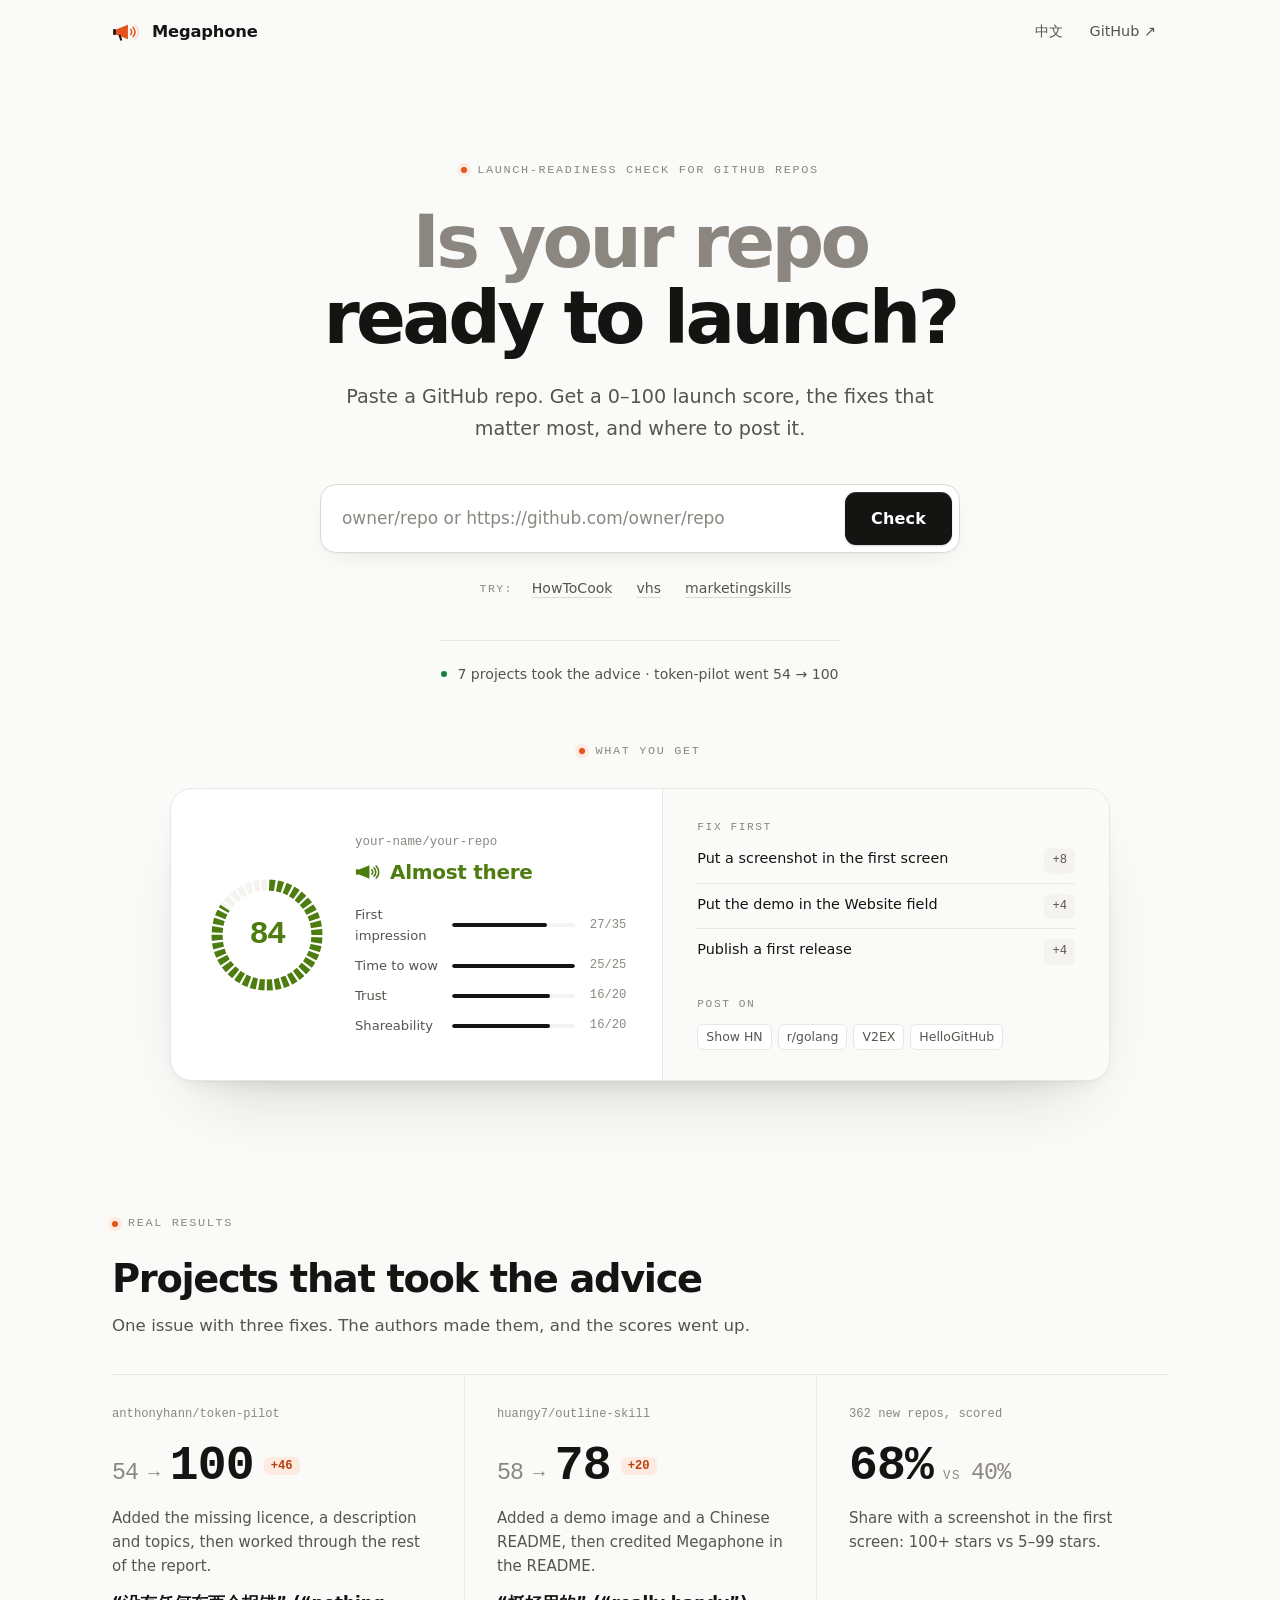
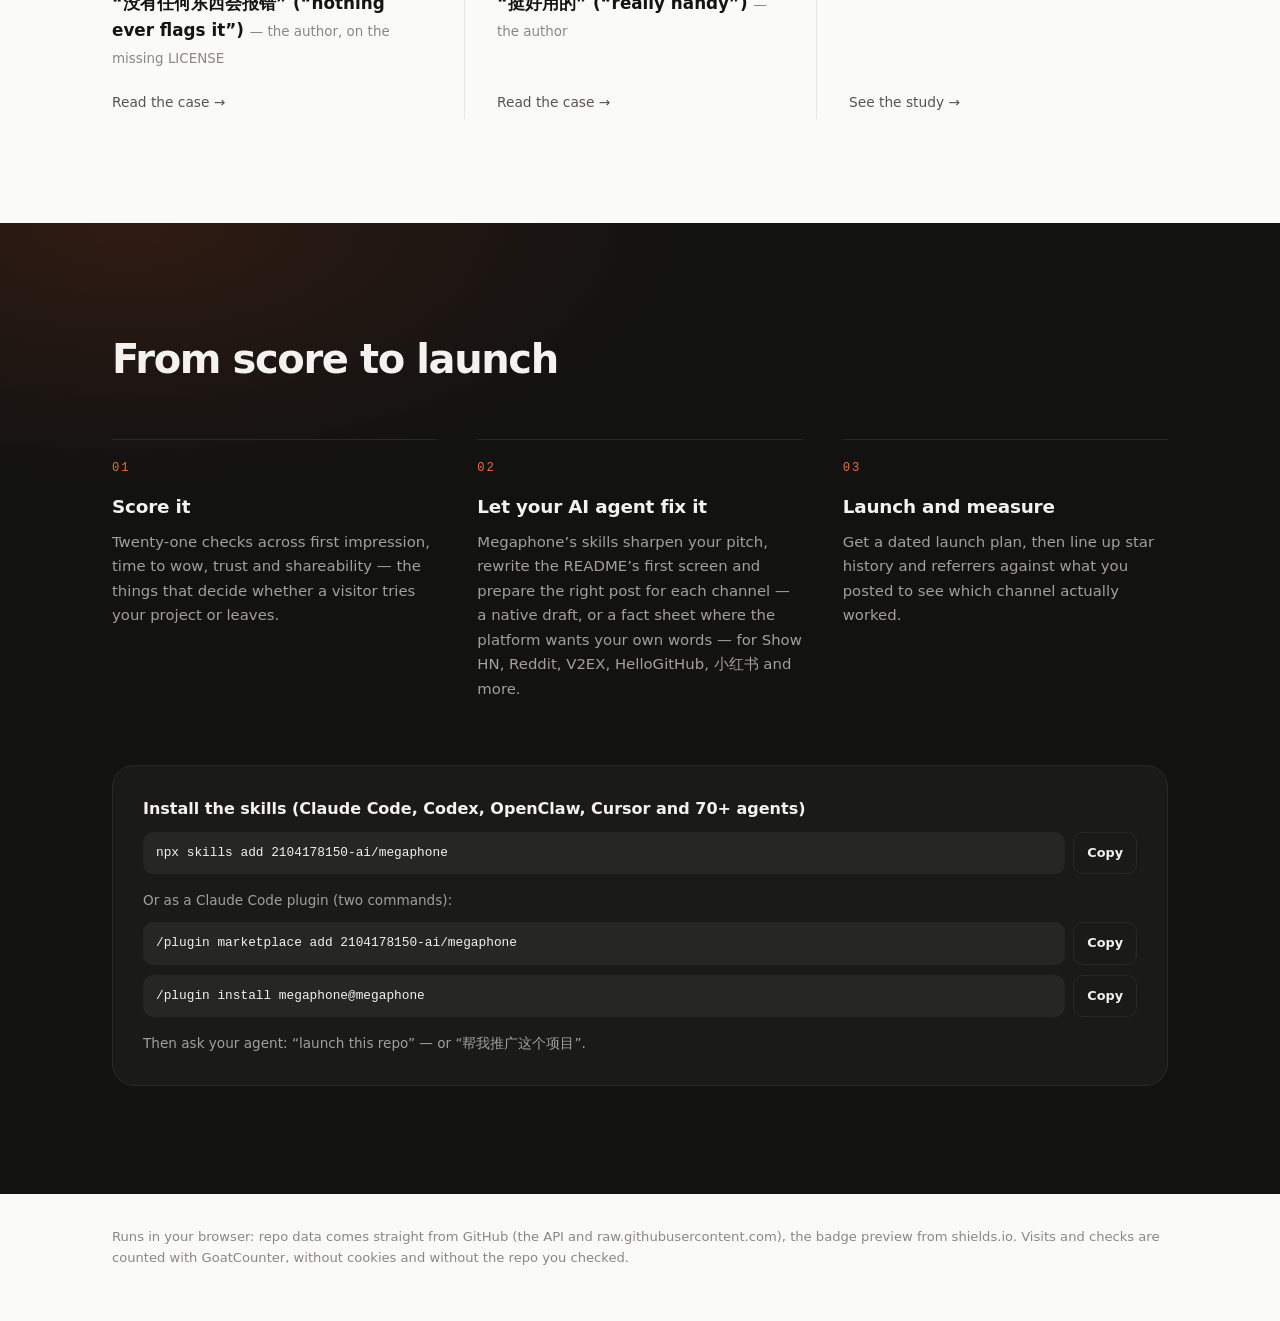
==== docs/index.html @ e0fc4119 "Checker: offer the token form when a repo may be private A "not found" repo now shows the token form" ====
<!doctype html>
<html lang="en">
<head>
<meta charset="utf-8">
<meta name="viewport" content="width=device-width, initial-scale=1">
<title>Megaphone — launch readiness checker</title>
<meta name="description" content="Paste a GitHub repo and get a 0–100 launch-readiness score, the fixes that matter most, and the channels to launch on.">
<meta property="og:title" content="Megaphone — is your repo ready to launch?">
<meta property="og:description" content="A 0–100 launch score for any GitHub repo, the top fixes, and where to post it.">
<meta name="theme-color" content="#fafaf9" media="(prefers-color-scheme: light)">
<meta name="theme-color" content="#0e0e0d" media="(prefers-color-scheme: dark)">
<link rel="icon" href="data:image/svg+xml,%3Csvg%20xmlns='http://www.w3.org/2000/svg'%20viewBox='0%200%20132%2096'%3E%3Cpath%20d='M14%2038%2070%2016v64L14%2058Z'%20fill='%23e4531b'/%3E%3Crect%20x='5'%20y='35'%20width='12'%20height='26'%20rx='4'%20fill='%23141413'/%3E%3Cpath%20d='M34%2064l6%2018'%20stroke='%23141413'%20stroke-width='9'%20stroke-linecap='round'/%3E%3Cg%20fill='none'%20stroke='%23e4531b'%20stroke-width='7'%20stroke-linecap='round'%3E%3Cpath%20d='M82%2037a15%2015%200%200%201%200%2022'/%3E%3Cpath%20d='M93%2028a28%2028%200%200%201%200%2040'/%3E%3Cpath%20d='M104%2019a41%2041%200%200%201%200%2058'/%3E%3C/g%3E%3C/svg%3E">
<link rel="stylesheet" href="style.css">
<script type="module" src="app.js"></script>
</head>
<body>
<div class="topbar"><header class="wrap top">
  <a class="brand" href="./">
    <svg id="art" data-volume="2" viewBox="0 0 132 96" aria-hidden="true">
      <path d="M14 38 70 16v64L14 58Z" fill="var(--accent)"/>
      <rect x="5" y="35" width="12" height="26" rx="4" fill="var(--ink)"/>
      <path d="M34 64l6 18" stroke="var(--ink)" stroke-width="9" stroke-linecap="round"/>
      <path class="wave w1" d="M82 37a15 15 0 0 1 0 22"/>
      <path class="wave w2" d="M93 28a28 28 0 0 1 0 40"/>
      <path class="wave w3" d="M104 19a41 41 0 0 1 0 58"/>
    </svg>
    <span class="brand-name">Megaphone</span>
  </a>
  <form class="mini" id="mini-form" autocomplete="off">
    <label class="sr-only" for="mini-repo" data-i18n="inputLabel">GitHub repository</label>
    <input id="mini-repo" spellcheck="false" data-i18n-ph="placeholder" placeholder="owner/repo">
    <button class="mini-go" type="submit" data-i18n="check">Check</button>
  </form>
  <nav class="nav">
    <button class="nav-link" id="lang" type="button">中文</button>
    <a class="nav-link" id="gh-link" href="https://github.com/2104178150-ai/megaphone" target="_blank" rel="noopener">GitHub ↗</a>
  </nav>
</header></div>

<main>
  <section class="wrap hero">
    <div class="hero-copy">
      <p class="eyebrow" data-i18n="eyebrow">Launch-readiness check for GitHub repos</p>
      <h1 data-i18n="heroTitle">Is your repo <em>ready to launch?</em></h1>
      <p class="sub" data-i18n="heroSub">Paste a GitHub repo. Get a 0–100 launch score, the fixes that matter most, and where to post it.</p>
      <form class="search" id="form" autocomplete="off">
        <label class="sr-only" for="repo" data-i18n="inputLabel">GitHub repository</label>
        <input id="repo" name="repo" spellcheck="false" data-i18n-ph="placeholder" placeholder="owner/repo or https://github.com/owner/repo">
        <button class="btn" id="go" type="submit" data-i18n="check">Check</button>
      </form>
      <div class="examples"><span data-i18n="try">Try:</span>
        <button class="chip" type="button" data-repo="Anduin2017/HowToCook" title="Anduin2017/HowToCook">HowToCook</button>
        <button class="chip" type="button" data-repo="charmbracelet/vhs" title="charmbracelet/vhs">vhs</button>
        <button class="chip" type="button" data-repo="coreyhaines31/marketingskills" title="coreyhaines31/marketingskills">marketingskills</button>
      </div>
      <a class="trust" href="#proof-title" data-i18n="trust">7 projects took the advice · token-pilot went 54 → 100</a>
    </div>
  </section>

  <div class="wrap notices">
    <p class="status" id="status" role="status" aria-live="polite"></p>
    <form class="token" id="token-form" autocomplete="off" hidden>
      <p id="token-prompt" data-i18n="tokenPrompt">Out of anonymous requests? Paste a GitHub token to keep checking (5,000 requests an hour).</p>
      <div class="token-row">
        <label class="sr-only" for="token">GitHub token</label>
        <input id="token" type="password" spellcheck="false" data-i18n-ph="tokenPlaceholder" placeholder="github_pat_… or ghp_…">
        <button class="btn" type="submit" data-i18n="tokenRetry">Retry with token</button>
      </div>
      <p class="hint" id="token-hint" data-i18n="tokenHint"></p>
    </form>
  </div>

  <section class="wrap showcase">
    <p class="eyebrow" id="showcase-title" data-i18n="showcaseT">What you get</p>
    <div class="sample" id="sample" aria-hidden="true"></div>
  </section>

  <div class="wrap">
  <section class="result" id="result" hidden></section>
  </div>

  <section class="wrap proof" aria-labelledby="proof-title">
    <div class="proof-head">
      <p class="eyebrow" data-i18n="proofEyebrow">Real results</p>
      <h2 id="proof-title" data-i18n="proofT">Projects that took the advice</h2>
      <p class="proof-sub" data-i18n="proofSub">One issue with three fixes. The authors made them, and the scores went up.</p>
    </div>
    <div class="proof-grid">
      <a class="proof-card" data-gh="tree/main/examples/case-token-pilot" href="https://github.com/2104178150-ai/megaphone/tree/main/examples/case-token-pilot" target="_blank" rel="noopener">
        <span class="proof-repo">anthonyhann/token-pilot</span>
        <span class="proof-score"><s>54</s><i aria-hidden="true">→</i><b>100</b><em class="delta">+46</em></span>
        <span class="proof-text" data-i18n="p1d">Added the missing licence, a description and topics, then worked through the rest of the report.</span>
        <span class="proof-quote"><span data-i18n="p1q">“没有任何东西会报错” (“nothing ever flags it”)</span> <cite data-i18n="p1cite">— the author, on the missing LICENSE</cite></span>
        <span class="proof-link" data-i18n="proofMore">Read the case →</span>
      </a>
      <a class="proof-card" data-gh="tree/main/examples/case-outline-skill" href="https://github.com/2104178150-ai/megaphone/tree/main/examples/case-outline-skill" target="_blank" rel="noopener">
        <span class="proof-repo">huangy7/outline-skill</span>
        <span class="proof-score"><s>58</s><i aria-hidden="true">→</i><b>78</b><em class="delta">+20</em></span>
        <span class="proof-text" data-i18n="p2d">Added a demo image and a Chinese README, then credited Megaphone in the README.</span>
        <span class="proof-quote"><span data-i18n="p2q">“挺好用的” (“really handy”)</span> <cite data-i18n="p2cite">— the author</cite></span>
        <span class="proof-link" data-i18n="proofMore">Read the case →</span>
      </a>
      <a class="proof-card is-stat" data-gh-en="blob/main/research/2026-10-new-repos.md" data-gh-zh="blob/main/research/2026-10-new-repos.zh-CN.md" href="https://github.com/2104178150-ai/megaphone/blob/main/research/2026-10-new-repos.md" target="_blank" rel="noopener">
        <span class="proof-repo" data-i18n="p3k">362 new repos, scored</span>
        <span class="proof-score"><b>68%</b><i class="vs" aria-hidden="true">vs</i><s>40%</s></span>
        <span class="proof-text" data-i18n="p3d">Share with a screenshot in the first screen: 100+ stars vs 5–99 stars.</span>
        <span class="proof-link" data-i18n="proofResearch">See the study →</span>
      </a>
    </div>
  </section>

  <section class="how">
    <div class="wrap">
    <h2 data-i18n="howTitle">From score to launch</h2>
    <div class="steps">
      <div class="step"><span class="n">01</span><h3 data-i18n="s1t">Score it</h3><p data-i18n="s1d">Twenty-one checks across first impression, time to wow, trust and shareability — the things that decide whether a visitor tries your project or leaves.</p></div>
      <div class="step"><span class="n">02</span><h3 data-i18n="s2t">Let your AI agent fix it</h3><p data-i18n="s2d">Megaphone's skills sharpen your pitch, rewrite the README's first screen and prepare the right post for each channel — a native draft, or a fact sheet where the platform wants your own words — for Show HN, Reddit, V2EX, HelloGitHub, 小红书 and more.</p></div>
      <div class="step"><span class="n">03</span><h3 data-i18n="s3t">Launch and measure</h3><p data-i18n="s3d">Get a dated launch plan, then line up star history and referrers against what you posted to see which channel actually worked.</p></div>
    </div>
    <div class="install" id="install">
      <h3 data-i18n="installT">Install the skills (Claude Code, Codex, OpenClaw, Cursor and 70+ agents)</h3>
      <div class="codebox"><code id="install-npx">npx skills add 2104178150-ai/megaphone</code><button class="copy" type="button" data-copy="install-npx" data-i18n="copy">Copy</button></div>
      <p class="hint" data-i18n="installCC">Or as a Claude Code plugin (two commands):</p>
      <div class="codebox"><code id="install-cc">/plugin marketplace add 2104178150-ai/megaphone</code><button class="copy" type="button" data-copy="install-cc" data-i18n="copy">Copy</button></div>
      <div class="codebox"><code id="install-cc2">/plugin install megaphone@megaphone</code><button class="copy" type="button" data-copy="install-cc2" data-i18n="copy">Copy</button></div>
      <p class="hint" data-i18n="installThen">Then ask your agent: “launch this repo” — or “帮我推广这个项目”.</p>
    </div>
    </div>
  </section>
</main>

<footer class="wrap">
  <span data-i18n="privacy">Runs in your browser: repo data comes straight from GitHub (the API and raw.githubusercontent.com), the badge preview from shields.io. Visits and checks are counted with GoatCounter, without cookies and without the repo you checked.</span>
  <span><span id="rate"></span> <span id="token-state" hidden></span></span>
</footer>
</body>
</html>
---- docs/style.css ----
/* Studio monitor: calm stone neutrals, one signal-orange light for the meter and the alerts;
   a left-aligned editorial grid where space and hairlines, not boxes, group things. */
:root {
  color-scheme: light;
  --bg: #fafaf9;
  --surface: #ffffff;
  --surface-2: #f4f3f0;
  --ink: #141413;
  --ink-2: #57544f;
  --ink-3: #8b8780;
  --line: #e9e7e2;
  --line-2: #dcd9d3;
  --accent: #e4531b;
  --accent-2: #f26a33;
  --accent-ink: #ffffff;
  --accent-soft: #fdebe2;
  --accent-text: #b8410f;
  --cta: #141413;
  --cta-ink: #ffffff;
  --band: #121211;
  --band-ink: #f3f2ef;
  --band-ink-2: #a3a099;
  --band-line: #2a2926;
  --band-surface: #1a1a18;
  --glow: rgb(228 83 27 / .10);
  --great: #16803c;
  --good: #4d7c0f;
  --ok: #b45309;
  --low: #c2410c;
  --mute: #b91c1c;
  --pass: #16803c;
  --fail: #b91c1c;
  --partial: #b45309;
  --shadow-sm: 0 1px 2px rgb(20 18 15 / .04);
  --shadow: 0 1px 2px rgb(20 18 15 / .04), 0 10px 28px -14px rgb(20 18 15 / .12), 0 36px 72px -36px rgb(20 18 15 / .20);
  --radius: 16px;
  --radius-lg: 22px;
  --ease: cubic-bezier(.2, .8, .2, 1);
  --mono: ui-monospace, "SF Mono", "JetBrains Mono", Menlo, Consolas, monospace;
  --sans: system-ui, -apple-system, "Segoe UI", "PingFang SC", "Hiragino Sans GB", "Microsoft YaHei", "Noto Sans CJK SC", sans-serif;
}

@media (prefers-color-scheme: dark) {
  :root {
    color-scheme: dark;
    --bg: #0e0e0d;
    --surface: #161615;
    --surface-2: #1f1f1d;
    --ink: #f2f1ee;
    --ink-2: #b2afa8;
    --ink-3: #7e7b75;
    --line: #262624;
    --line-2: #34332f;
    --accent: #ff6b35;
    --accent-2: #ff8657;
    --accent-ink: #160a04;
    --accent-soft: #2f1a10;
    --accent-text: #ff8a5c;
    --cta: #f2f1ee;
    --cta-ink: #141413;
    --band: #151514;
    --band-ink: #f2f1ee;
    --band-ink-2: #a3a099;
    --band-line: #2c2b28;
    --band-surface: #1c1c1a;
    --glow: rgb(255 107 53 / .09);
    --great: #4ade80;
    --good: #a3e635;
    --ok: #fbbf24;
    --low: #fb923c;
    --mute: #f87171;
    --pass: #4ade80;
    --fail: #f87171;
    --partial: #fbbf24;
    --shadow-sm: 0 1px 2px rgb(0 0 0 / .4);
    --shadow: 0 1px 2px rgb(0 0 0 / .4), 0 36px 72px -36px rgb(0 0 0 / .9);
  }
}

/* ---------- base ---------- */
* { box-sizing: border-box; }
html { -webkit-text-size-adjust: 100%; scroll-padding-top: 80px; }
body {
  margin: 0; color: var(--ink); font-family: var(--sans); font-size: 16px; line-height: 1.6;
  background: radial-gradient(1000px 520px at 85% -14%, var(--glow), transparent 66%) no-repeat, var(--bg);
  -webkit-font-smoothing: antialiased; text-rendering: optimizeLegibility;
}
a { color: var(--ink); text-underline-offset: 3px; text-decoration-color: var(--line-2); transition: color .18s var(--ease), text-decoration-color .18s var(--ease); }
a:hover { text-decoration-color: currentColor; }
:focus-visible { outline: 2px solid var(--accent); outline-offset: 3px; border-radius: 6px; }
code, pre { font-family: var(--mono); font-size: .88em; }
main { overflow-x: clip; }
.wrap { width: 100%; max-width: 1120px; margin: 0 auto; padding-inline: 32px; }
.sr-only { position: absolute; width: 1px; height: 1px; overflow: hidden; clip: rect(0 0 0 0); white-space: nowrap; }
h1, h2, h3 { text-wrap: balance; }

/* a quiet entrance: content rises into place once, then stays put */
@keyframes rise { from { opacity: 0; transform: translateY(12px); } to { opacity: 1; transform: none; } }
.hero-copy > *, .showcase { animation: rise .8s var(--ease) both; }
.hero-copy > :nth-child(2) { animation-delay: .05s; }
.hero-copy > :nth-child(3) { animation-delay: .1s; }
.hero-copy > :nth-child(4) { animation-delay: .15s; }
.hero-copy > :nth-child(5) { animation-delay: .2s; }
.showcase { animation-delay: .3s; }
.hero-copy > :nth-child(6) { animation-delay: .25s; }
.result > * { animation: rise .7s var(--ease) both; }
.result.no-anim > * { animation: none; }
.result > :nth-child(2) { animation-delay: .1s; }
.result > :nth-child(3) { animation-delay: .18s; }
.result > :nth-child(n+4) { animation-delay: .26s; }

/* ---------- header ---------- */
.topbar {
  position: sticky; top: env(safe-area-inset-top, 0px); z-index: 20; border-bottom: 1px solid transparent;
  transition: background-color .25s var(--ease), border-color .25s var(--ease);
}
.topbar.scrolled {
  background: color-mix(in srgb, var(--bg) 78%, transparent); border-bottom-color: var(--line);
  -webkit-backdrop-filter: saturate(1.6) blur(14px); backdrop-filter: saturate(1.6) blur(14px);
}
.top { display: flex; align-items: center; justify-content: space-between; gap: 12px; height: 64px; }
.brand { display: flex; align-items: center; gap: 10px; font-weight: 650; font-size: 1.02rem; color: var(--ink); text-decoration: none; letter-spacing: -.01em; }
.brand:hover { color: var(--ink); }
.brand svg { width: 30px; height: 22px; }
.nav { display: flex; align-items: center; gap: 2px; }
.mini { display: none; flex: 1; min-width: 0; max-width: 380px; margin: 0 24px; align-items: center; gap: 4px; padding: 3px 3px 3px 12px;
  background: var(--surface); border: 1px solid var(--line-2); border-radius: 999px; transition: border-color .2s var(--ease), box-shadow .2s var(--ease); }
.mini:focus-within { border-color: var(--ink-3); box-shadow: 0 0 0 4px var(--accent-soft); }
.mini input { flex: 1; min-width: 0; border: 0; background: transparent; color: var(--ink); font-family: var(--mono); font-size: .84rem; padding: 6px 0; outline: none; }
.mini-go { appearance: none; border: 0; border-radius: 999px; background: var(--cta); color: var(--cta-ink); font: inherit; font-size: .8rem; font-weight: 600; padding: 6px 14px; cursor: pointer; transition: opacity .15s var(--ease); }
.mini-go:hover { opacity: .88; }
.has-result .mini { display: flex; }
.nav-link {
  appearance: none; border: 0; background: none; color: var(--ink-2); font: inherit; font-size: .9rem;
  padding: 7px 12px; border-radius: 999px; cursor: pointer; text-decoration: none; transition: color .18s var(--ease), background-color .18s var(--ease);
}
.nav-link:hover { color: var(--ink); background: var(--surface-2); }

/* the logo doubles as the volume meter */
.wave { fill: none; stroke: var(--accent); stroke-width: 7; stroke-linecap: round; opacity: .18; transition: opacity .4s var(--ease); }
[data-volume="1"] .w1, [data-volume="2"] .w1, [data-volume="2"] .w2,
[data-volume="3"] .w1, [data-volume="3"] .w2, [data-volume="3"] .w3,
[data-volume="4"] .wave { opacity: 1; }
[data-volume="4"] .wave { animation: pulse 1.2s ease-in-out infinite; }
.loading .wave { animation: pulse .9s ease-in-out infinite; opacity: 1; }
[data-volume="4"] .w2, .loading .w2 { animation-delay: .15s; }
[data-volume="4"] .w3, .loading .w3 { animation-delay: .3s; }
@keyframes pulse { 0%, 100% { opacity: .2; } 50% { opacity: 1; } }

/* level icon: the same megaphone, waves = loudness */
.vol { width: 1.35em; height: 1em; flex: none; }
.vol.loud path:nth-of-type(n+2) { animation: pulse 1.6s ease-in-out infinite; }

/* ---------- hero: one sentence, one field ---------- */
.hero { padding-top: 96px; padding-bottom: 56px; }
.hero-copy { max-width: 780px; margin: 0 auto; display: flex; flex-direction: column; align-items: center; text-align: center; }
.eyebrow {
  display: inline-flex; align-items: center; gap: 10px; margin: 0 0 24px;
  font-family: var(--mono); font-size: .74rem; font-weight: 500; letter-spacing: .14em; text-transform: uppercase; color: var(--ink-3);
}
.eyebrow::before { content: ""; width: 6px; height: 6px; border-radius: 50%; background: var(--accent); box-shadow: 0 0 0 4px var(--accent-soft); }
.hero h1 {
  font-size: clamp(2.6rem, 6vw, 4.6rem); line-height: 1.04; margin: 0 0 24px;
  letter-spacing: -.05em; font-weight: 650; color: var(--ink-3);
}
.hero h1 em { font-style: normal; color: var(--ink); }
:lang(zh-CN) .hero h1 { letter-spacing: -.025em; line-height: 1.16; }
:lang(zh-CN) .hero h1 em { white-space: normal; }
@media (min-width: 340px) { .hero h1 em { white-space: nowrap; } }
.hero .sub { color: var(--ink-2); font-size: clamp(1.05rem, 1.6vw, 1.2rem); line-height: 1.65; max-width: 32em; margin: 0 0 40px; text-wrap: pretty; }

.search {
  display: flex; gap: 6px; width: 100%; max-width: 640px; padding: 7px;
  background: var(--surface); border: 1px solid var(--line-2); border-radius: 16px; box-shadow: var(--shadow);
  transition: border-color .2s var(--ease), box-shadow .2s var(--ease);
}
.search:focus-within { border-color: var(--ink-3); box-shadow: var(--shadow), 0 0 0 5px var(--accent-soft); }
.search input { flex: 1; min-width: 0; border: 0; background: transparent; color: var(--ink); font: inherit; font-size: 1.06rem; padding: 13px 14px; outline: none; }
.search input::placeholder { color: var(--ink-3); }
.btn {
  appearance: none; border: 0; border-radius: 11px; background: var(--cta); color: var(--cta-ink);
  font: inherit; font-weight: 600; letter-spacing: .01em; padding: 12px 26px; cursor: pointer; white-space: nowrap;
  transition: transform .15s var(--ease), opacity .15s var(--ease);
  box-shadow: inset 0 1px 0 rgb(255 255 255 / .12), 0 1px 2px rgb(0 0 0 / .18);
}
.btn:hover { opacity: .9; }
.btn:active { transform: scale(.98); }
.btn[disabled] { opacity: .55; cursor: progress; }

.examples { margin: 20px 0 0; display: flex; flex-wrap: wrap; justify-content: center; gap: 4px 6px; align-items: center; color: var(--ink-3); font-size: .86rem; }
.examples > span { font-family: var(--mono); font-size: .72rem; letter-spacing: .12em; text-transform: uppercase; margin-right: 4px; }
.chip {
  appearance: none; border: 0; background: none; color: var(--ink-2);
  border-radius: 8px; padding: 4px 9px; font: inherit; font-size: .88rem; cursor: pointer;
  text-decoration: underline; text-decoration-color: var(--line-2); text-underline-offset: 4px;
  transition: color .18s var(--ease), background-color .18s var(--ease), text-decoration-color .18s var(--ease);
}
.chip:hover { color: var(--ink); background: var(--surface-2); text-decoration-color: transparent; }
.trust {
  display: inline-flex; align-items: center; gap: 10px; margin-top: 36px; padding-top: 22px; border-top: 1px solid var(--line);
  color: var(--ink-2); font-size: .88rem; text-decoration: none;
}
.trust::before { content: ""; width: 6px; height: 6px; border-radius: 50%; background: var(--great); }
.trust:hover { color: var(--ink); }

.notices { display: grid; justify-items: center; }
.status { min-height: 0; margin: 0 0 24px; color: var(--ink-2); text-align: center; }
.status:empty { margin: 0; }
.status.error { color: var(--fail); }

.token { width: 100%; max-width: 640px; margin: 0 0 32px; padding: 18px; background: var(--surface); border: 1px solid var(--line); border-radius: var(--radius); }
.token p { margin: 0 0 10px; }
.token .hint { margin: 10px 0 0; }
.token-row { display: flex; gap: 8px; }
.token-row input { flex: 1; min-width: 0; border: 1px solid var(--line-2); border-radius: 10px; background: var(--bg); color: var(--ink); font: inherit; font-family: var(--mono); font-size: .88rem; padding: 10px 12px; }
.token-row input:focus { outline: none; border-color: var(--ink-3); }
.link-btn { appearance: none; border: 0; background: none; padding: 0; color: var(--ink); font: inherit; cursor: pointer; text-decoration: underline; text-underline-offset: 3px; }

/* home and report are two states of one page */
.has-result .hero, .has-result .showcase { display: none; }
::view-transition-old(root), ::view-transition-new(root) { animation-duration: .45s; animation-timing-function: cubic-bezier(.2, .8, .2, 1); }

/* ---------- showcase: a sample report, the product shot ---------- */
.showcase { padding-bottom: 112px; display: grid; justify-items: center; }
.showcase .eyebrow { margin-bottom: 28px; }
.sample { width: 100%; max-width: 940px; }
.sample-card {
  display: grid; grid-template-columns: minmax(0, 1.1fr) minmax(0, 1fr); gap: 0;
  background: var(--surface); border: 1px solid var(--line); border-radius: var(--radius-lg); box-shadow: var(--shadow); overflow: hidden;
}
.rp-main { display: flex; align-items: center; gap: 28px; padding: 34px 36px; }
.rp-meta { flex: 1; min-width: 0; }
.rp-side { padding: 30px 34px; border-left: 1px solid var(--line); background: color-mix(in srgb, var(--surface-2) 45%, var(--surface)); }
.rp-label { font-family: var(--mono); font-size: .7rem; letter-spacing: .14em; text-transform: uppercase; color: var(--ink-3); margin: 0 0 10px; }
.rp-label + .tags { margin-top: 2px; }
.rp-fixes { list-style: none; margin: 0 0 22px; padding: 0; }
.rp-fixes li { display: flex; justify-content: space-between; align-items: baseline; gap: 12px; padding: 9px 0; border-top: 1px solid var(--line); font-size: .9rem; }
.rp-fixes li:first-child { border-top: 0; padding-top: 0; }
.mini-dial { position: relative; width: 120px; height: 120px; flex: none; }
.mini-dial svg { width: 100%; height: 100%; transform: rotate(-90deg); }
.mini-dial .track { fill: none; stroke: var(--surface-2); stroke-width: 11; }
.mini-dial .value { fill: none; stroke-width: 11; }
.mini-dial b { position: absolute; inset: 0; display: grid; place-content: center; font-family: var(--mono); font-size: 2rem; font-weight: 600; letter-spacing: -.05em; }
.mini-dial .ticks, .dial .ticks { fill: none; stroke: var(--surface); stroke-width: 15; }
.sample-repo { font-family: var(--mono); font-size: .78rem; color: var(--ink-3); }
.sample-level { display: flex; align-items: center; gap: 8px; font-size: 1.25rem; font-weight: 650; margin: 4px 0 16px; letter-spacing: -.015em; }
.sample-bars { display: grid; gap: 9px; }
.sb { display: grid; grid-template-columns: 6.5em 1fr 3em; gap: 12px; align-items: center; font-size: .82rem; color: var(--ink-2); }
.sb i { display: block; height: 4px; border-radius: 999px; background: var(--surface-2); overflow: hidden; }
.sb i b { display: block; height: 100%; border-radius: 999px; background: var(--ink); }
.sb em { font-style: normal; text-align: right; font-family: var(--mono); font-size: .76rem; color: var(--ink-3); }
.tags { display: flex; flex-wrap: wrap; gap: 6px; }
.tags span { background: var(--surface); border: 1px solid var(--line); border-radius: 6px; padding: 2px 8px; font-size: .78rem; color: var(--ink-2); }

/* ---------- the report: one column, read top to bottom ---------- */
.result[hidden] { display: none; }
.result { max-width: 880px; margin: 0 auto 96px; display: grid; grid-template-columns: minmax(0, 1fr); }
.result > *, .two > * { min-width: 0; }
.report-head { display: grid; grid-template-columns: 210px 1fr; gap: 52px; align-items: center; padding: 56px 0 52px; }
.dial { position: relative; width: 196px; height: 196px; margin: 0 auto; }
.dial svg { width: 100%; height: 100%; transform: rotate(-90deg); }
.dial .track { fill: none; stroke: var(--surface-2); stroke-width: 13; }
.dial .value { fill: none; stroke-width: 13; transition: stroke-dashoffset 1.1s var(--ease); }
.dial .ticks { stroke: var(--bg); }
.dial .center { position: absolute; inset: 0; display: grid; place-content: center; text-align: center; }
.dial .num { font-family: var(--mono); font-size: 3.3rem; font-weight: 600; line-height: 1; font-variant-numeric: tabular-nums; letter-spacing: -.06em; }
.dial .of { color: var(--ink-3); font-size: .76rem; margin-top: 8px; font-family: var(--mono); letter-spacing: .06em; }
.repo-line { font-family: var(--mono); font-size: .82rem; color: var(--ink-3); margin-bottom: 10px; word-break: break-all; }
.repo-line a { color: inherit; text-decoration: none; }
.repo-line a:hover { color: var(--ink); }
.level { display: flex; align-items: center; gap: 12px; font-size: clamp(1.9rem, 3.4vw, 2.5rem); line-height: 1.1; font-weight: 650; margin: 0 0 10px; letter-spacing: -.035em; }
:lang(zh-CN) .level { letter-spacing: -.015em; }
.level-say { color: var(--ink-2); font-size: 1.05rem; margin: 0 0 26px; }
.cats { display: grid; gap: 11px; max-width: 520px; }
.cat-row { display: grid; grid-template-columns: 7.5em 1fr 3.5em; gap: 14px; align-items: center; font-size: .9rem; color: var(--ink-2); }
.bar { height: 5px; background: var(--surface-2); border-radius: 999px; overflow: hidden; }
.bar > span { display: block; height: 100%; border-radius: 999px; background: var(--ink); width: 0; transition: width 1.1s var(--ease); }
.cat-score { text-align: right; font-family: var(--mono); font-size: .82rem; color: var(--ink-3); }
.notice { background: var(--accent-soft); color: var(--ink); border-radius: 10px; padding: 10px 14px; font-size: .92rem; margin: 18px 0 0; }

.report-sec { padding: 44px 0 48px; border-top: 1px solid var(--line); }
.report-sec h2 { font-size: 1.2rem; font-weight: 650; letter-spacing: -.015em; margin: 0 0 22px; }
.report-sec h2 .count { color: var(--ink-3); font-weight: 400; font-family: var(--mono); font-size: .8em; margin-left: 6px; }

.handoff {
  display: flex; align-items: center; justify-content: space-between; gap: 24px; margin-top: 28px;
  padding: 20px 22px; background: var(--surface); border: 1px solid var(--line); border-radius: var(--radius); box-shadow: var(--shadow-sm);
}
.handoff h3 { margin: 0 0 4px; font-size: 1rem; font-weight: 650; }
.handoff p { margin: 0; color: var(--ink-2); font-size: .88rem; max-width: 46em; }
.handoff p a { color: var(--ink-2); }
.handoff .btn { flex: none; padding: 11px 20px; font-size: .92rem; }
.handoff-text { margin-top: 12px; }
.handoff-text summary { cursor: pointer; list-style: none; display: inline-flex; align-items: center; gap: 8px; font-size: .86rem; color: var(--ink-3); transition: color .18s var(--ease); }
.handoff-text summary::-webkit-details-marker { display: none; }
.handoff-text summary::before { content: "+"; font-family: var(--mono); transition: transform .25s var(--ease); }
.handoff-text[open] summary::before { transform: rotate(45deg); }
.handoff-text summary:hover { color: var(--ink); }
.handoff-text p { margin: 12px 0 0; padding: 16px 18px; background: var(--surface-2); border-radius: 12px; font-size: .86rem; line-height: 1.75; color: var(--ink); word-break: break-word; }

.c-great { color: var(--great); stroke: var(--great); }
.c-good { color: var(--good); stroke: var(--good); }
.c-ok { color: var(--ok); stroke: var(--ok); }
.c-low { color: var(--low); stroke: var(--low); }
.c-mute { color: var(--mute); stroke: var(--mute); }


.fixes { list-style: none; margin: 0; padding: 0; counter-reset: fix; }
.fixes li { display: grid; grid-template-columns: 30px 1fr auto; gap: 14px; align-items: start; padding: 16px 0; border-top: 1px solid var(--line); }
.fixes li:first-child { border-top: 0; padding-top: 2px; }
.fixes li::before {
  counter-increment: fix; content: counter(fix, decimal-leading-zero);
  font-family: var(--mono); font-size: .78rem; color: var(--ink-3); padding-top: 3px; letter-spacing: .04em;
}
.fix-title { font-weight: 600; margin-bottom: 3px; }
.fix-body { color: var(--ink-2); font-size: .93rem; }
.fixes li.is-blocker .fix-body { color: var(--ink); }
.blocker-tag {
  display: inline-block; margin-right: 8px; font-size: .68rem; font-weight: 650; letter-spacing: .1em; text-transform: uppercase;
  color: var(--accent-ink); background: var(--accent); border-radius: 4px; padding: 2px 7px; vertical-align: 2px;
}
.fix-skill { margin-top: 8px; font-size: .82rem; color: var(--ink-3); }
.fix-skill code { background: var(--surface-2); padding: 1px 6px; border-radius: 5px; color: var(--ink-2); }
.gain { font-family: var(--mono); font-weight: 500; font-size: .76rem; color: var(--ink-2); background: var(--surface-2); border-radius: 6px; padding: 3px 8px; white-space: nowrap; }
.is-blocker .gain { color: var(--accent-text); background: var(--accent-soft); }


.channels { display: grid; grid-template-columns: repeat(2, minmax(0, 1fr)); column-gap: 48px; }
.channel:nth-child(2) { border-top: 0; padding-top: 2px; }
.channel { padding: 13px 0; border-top: 1px solid var(--line); }
.channel:first-child { border-top: 0; padding-top: 2px; }
.channel-head { display: flex; align-items: baseline; justify-content: space-between; gap: 12px; }
.channel b { font-size: .96rem; font-weight: 600; }
.channel a { font-size: .82rem; color: var(--ink-3); white-space: nowrap; text-decoration: none; }
.channel a:hover { color: var(--ink); }
.channel p { margin: 3px 0 0; color: var(--ink-2); font-size: .87rem; }

details.cat { border-top: 1px solid var(--line); }
details.cat:first-of-type { border-top: 0; }
details.cat summary { cursor: pointer; list-style: none; display: flex; justify-content: space-between; gap: 12px; padding: 13px 2px; font-weight: 600; transition: color .18s var(--ease); }
details.cat summary:hover { color: var(--ink-2); }
details.cat summary::-webkit-details-marker { display: none; }
details.cat summary::after { content: "+"; color: var(--ink-3); font-weight: 400; font-family: var(--mono); transition: transform .25s var(--ease); }
details.cat[open] summary::after { transform: rotate(45deg); }
details.cat summary .s { margin-left: auto; color: var(--ink-3); font-weight: 400; font-family: var(--mono); font-size: .85rem; }
.checks { list-style: none; margin: 0 0 14px; padding: 0; display: grid; gap: 10px; }
.checks li { display: grid; grid-template-columns: 22px 1fr auto; gap: 10px; font-size: .92rem; }
.checks .ico { font-weight: 700; }
.checks .pass .ico { color: var(--pass); }
.checks .fail .ico { color: var(--fail); }
.checks .partial .ico { color: var(--partial); }
.checks .ev { display: block; color: var(--ink-3); font-size: .84rem; word-break: break-word; }
.checks .pts { color: var(--ink-3); font-family: var(--mono); font-size: .8rem; }

.two { display: grid; grid-template-columns: repeat(2, minmax(0, 1fr)); gap: 48px; }
.two h2 { font-size: 1.05rem; }
.codebox { display: flex; gap: 8px; align-items: stretch; margin-top: 10px; }
.codebox code { flex: 1; min-width: 0; display: block; background: var(--surface-2); border-radius: 10px; padding: 11px 13px; overflow-x: auto; white-space: nowrap; font-size: .8rem; }
.codebox .prose { font-family: var(--sans); white-space: normal; font-size: .88rem; line-height: 1.65; }
.copy {
  appearance: none; border: 1px solid var(--line-2); background: var(--surface); color: var(--ink);
  border-radius: 10px; padding: 6px 13px; font: inherit; font-size: .8rem; font-weight: 550; cursor: pointer; white-space: nowrap;
  transition: border-color .18s var(--ease), transform .15s var(--ease);
}
.copy:hover { border-color: var(--ink-3); }
.copy:active { transform: scale(.97); }
.badge-preview { display: block; height: 20px; margin-top: 6px; }
.hint { color: var(--ink-3); font-size: .85rem; margin: 6px 0 0; }
.hint a { color: var(--ink-2); }

/* ---------- proof: an open row of readouts ---------- */
.proof { padding-top: 16px; padding-bottom: 104px; }
.proof-head { max-width: 640px; margin-bottom: 34px; }
.proof-head h2 { font-size: clamp(1.8rem, 3vw, 2.4rem); letter-spacing: -.035em; line-height: 1.15; margin: 0 0 12px; font-weight: 650; }
:lang(zh-CN) .proof-head h2 { letter-spacing: -.015em; }
.proof-sub { margin: 0; color: var(--ink-2); font-size: 1.04rem; }
.proof-grid { display: grid; grid-template-columns: repeat(3, minmax(0, 1fr)); border-top: 1px solid var(--line); }
.proof-card { display: flex; flex-direction: column; gap: 12px; padding: 30px 32px 6px 0; color: var(--ink); text-decoration: none; }
.proof-card + .proof-card { padding-left: 32px; border-left: 1px solid var(--line); }
.proof-card:hover { color: var(--ink); }
.proof-repo { font-family: var(--mono); font-size: .76rem; color: var(--ink-3); }
.proof-score { display: flex; align-items: baseline; gap: 10px; font-family: var(--mono); line-height: 1; margin: 6px 0 4px; letter-spacing: -.05em; }
.proof-score s { text-decoration: none; font-size: 1.45rem; font-weight: 400; color: var(--ink-3); }
.proof-score b { font-size: 3rem; font-weight: 600; color: var(--ink); }
.proof-score i { font-style: normal; color: var(--ink-3); font-size: 1.2rem; letter-spacing: 0; }
.proof-score .vs { font-size: .78rem; text-transform: uppercase; letter-spacing: .12em; }
.proof-score .delta {
  align-self: center; font-style: normal; font-size: .76rem; font-weight: 600; letter-spacing: 0;
  color: var(--accent-text); background: var(--accent-soft); border-radius: 6px; padding: 3px 7px;
}
.proof-text { color: var(--ink-2); font-size: .94rem; line-height: 1.6; }
.proof-quote { font-size: 1.05rem; font-weight: 600; color: var(--ink); }
.proof-quote cite { font-style: normal; font-weight: 400; color: var(--ink-3); font-size: .84rem; }
.proof-link { margin-top: auto; padding-top: 8px; font-size: .86rem; color: var(--ink-2); transition: color .18s var(--ease), transform .18s var(--ease); }
.proof-card:hover .proof-link { color: var(--ink); transform: translateX(3px); }

/* ---------- how (dark band) ---------- */
.how {
  color: var(--band-ink); padding: 104px 0 108px;
  background: radial-gradient(900px 420px at 10% 0%, rgb(228 83 27 / .14), transparent 62%) no-repeat, var(--band);
}
.how h2 { font-size: clamp(1.8rem, 3.2vw, 2.5rem); letter-spacing: -.035em; margin: 0 0 48px; font-weight: 650; }
:lang(zh-CN) .how h2 { letter-spacing: -.015em; }
.steps { display: grid; grid-template-columns: repeat(3, minmax(0, 1fr)); gap: 40px; }
.step { border-top: 1px solid var(--band-line); padding-top: 22px; }
.step .n { display: block; font-family: var(--mono); font-size: .76rem; font-weight: 500; line-height: 1; color: var(--accent-2); letter-spacing: .16em; }
.step h3 { margin: 18px 0 8px; font-size: 1.15rem; font-weight: 600; letter-spacing: -.01em; }
.step p { margin: 0; color: var(--band-ink-2); font-size: .93rem; line-height: 1.65; }
.install { margin-top: 64px; background: var(--band-surface); border: 1px solid var(--band-line); border-radius: var(--radius-lg); padding: 30px; scroll-margin-top: 80px; }
.install h3 { font-size: 1rem; font-weight: 600; margin: 0 0 6px; }
.install .hint { color: var(--band-ink-2); margin-top: 16px; }
.install .codebox code { background: rgb(255 255 255 / .05); color: var(--band-ink); }
.install .copy { background: transparent; color: var(--band-ink); border-color: var(--band-line); }
.install .copy:hover { border-color: var(--band-ink-2); }

footer { padding-top: 32px; padding-bottom: 48px; color: var(--ink-3); font-size: .82rem; display: flex; flex-wrap: wrap; gap: 8px 24px; justify-content: space-between; }

/* ---------- responsive ---------- */
@media (max-width: 900px) {
  .hero { padding-top: 56px; padding-bottom: 40px; }
  .sample-card { grid-template-columns: minmax(0, 1fr); }
  .rp-side { border-left: 0; border-top: 1px solid var(--line); }
  .report-head { grid-template-columns: minmax(0, 1fr); gap: 28px; padding: 36px 0 40px; text-align: center; }
  .report-head .level { justify-content: center; }
  .report-head .cats { margin: 0 auto; text-align: left; }
  .channels { grid-template-columns: minmax(0, 1fr); }
  .channel:nth-child(2) { border-top: 1px solid var(--line); padding-top: 13px; }
  .proof-grid { grid-template-columns: minmax(0, 1fr); }
  .proof-card, .proof-card + .proof-card { padding: 24px 0 8px; border-left: 0; }
  .proof-card + .proof-card { border-top: 1px solid var(--line); }
}

@media (max-width: 760px) {
  .wrap { padding-left: max(16px, env(safe-area-inset-left, 0px)); padding-right: max(16px, env(safe-area-inset-right, 0px)); }
  .cat-row { grid-template-columns: 6em 1fr 3em; text-align: left; }
  .rp-main { flex-direction: column; align-items: stretch; padding: 24px 22px; gap: 18px; }
  .rp-main .mini-dial { margin: 0 auto; }
  .rp-side { padding: 22px; }
  .handoff { flex-direction: column; align-items: stretch; }
  .mini { margin: 0 10px; }
  .report-sec { padding: 32px 0 36px; }
  .two, .steps { grid-template-columns: minmax(0, 1fr); }
  .steps { gap: 28px; }
    .install { padding: 22px; }
  .fixes li { grid-template-columns: 26px 1fr; }
  .fixes li .gain { grid-column: 2; justify-self: start; }
  .token-row { flex-direction: column; }
  .how { padding: 72px 0 76px; }
  .proof { padding-bottom: 72px; }
}

@media (max-width: 420px) {
  .search { flex-direction: column; }
  .search .btn { width: 100%; padding: 13px 22px; }
  .nav #gh-link { display: none; }
  .sb { grid-template-columns: 5.5em 1fr 2.6em; }
}

@media (max-width: 380px) {
  .brand-name { display: none; }
  .hero h1 { font-size: 2.1rem; }
}

@media (prefers-reduced-motion: reduce) {
  *, *::before, *::after { animation: none !important; transition: none !important; }
}
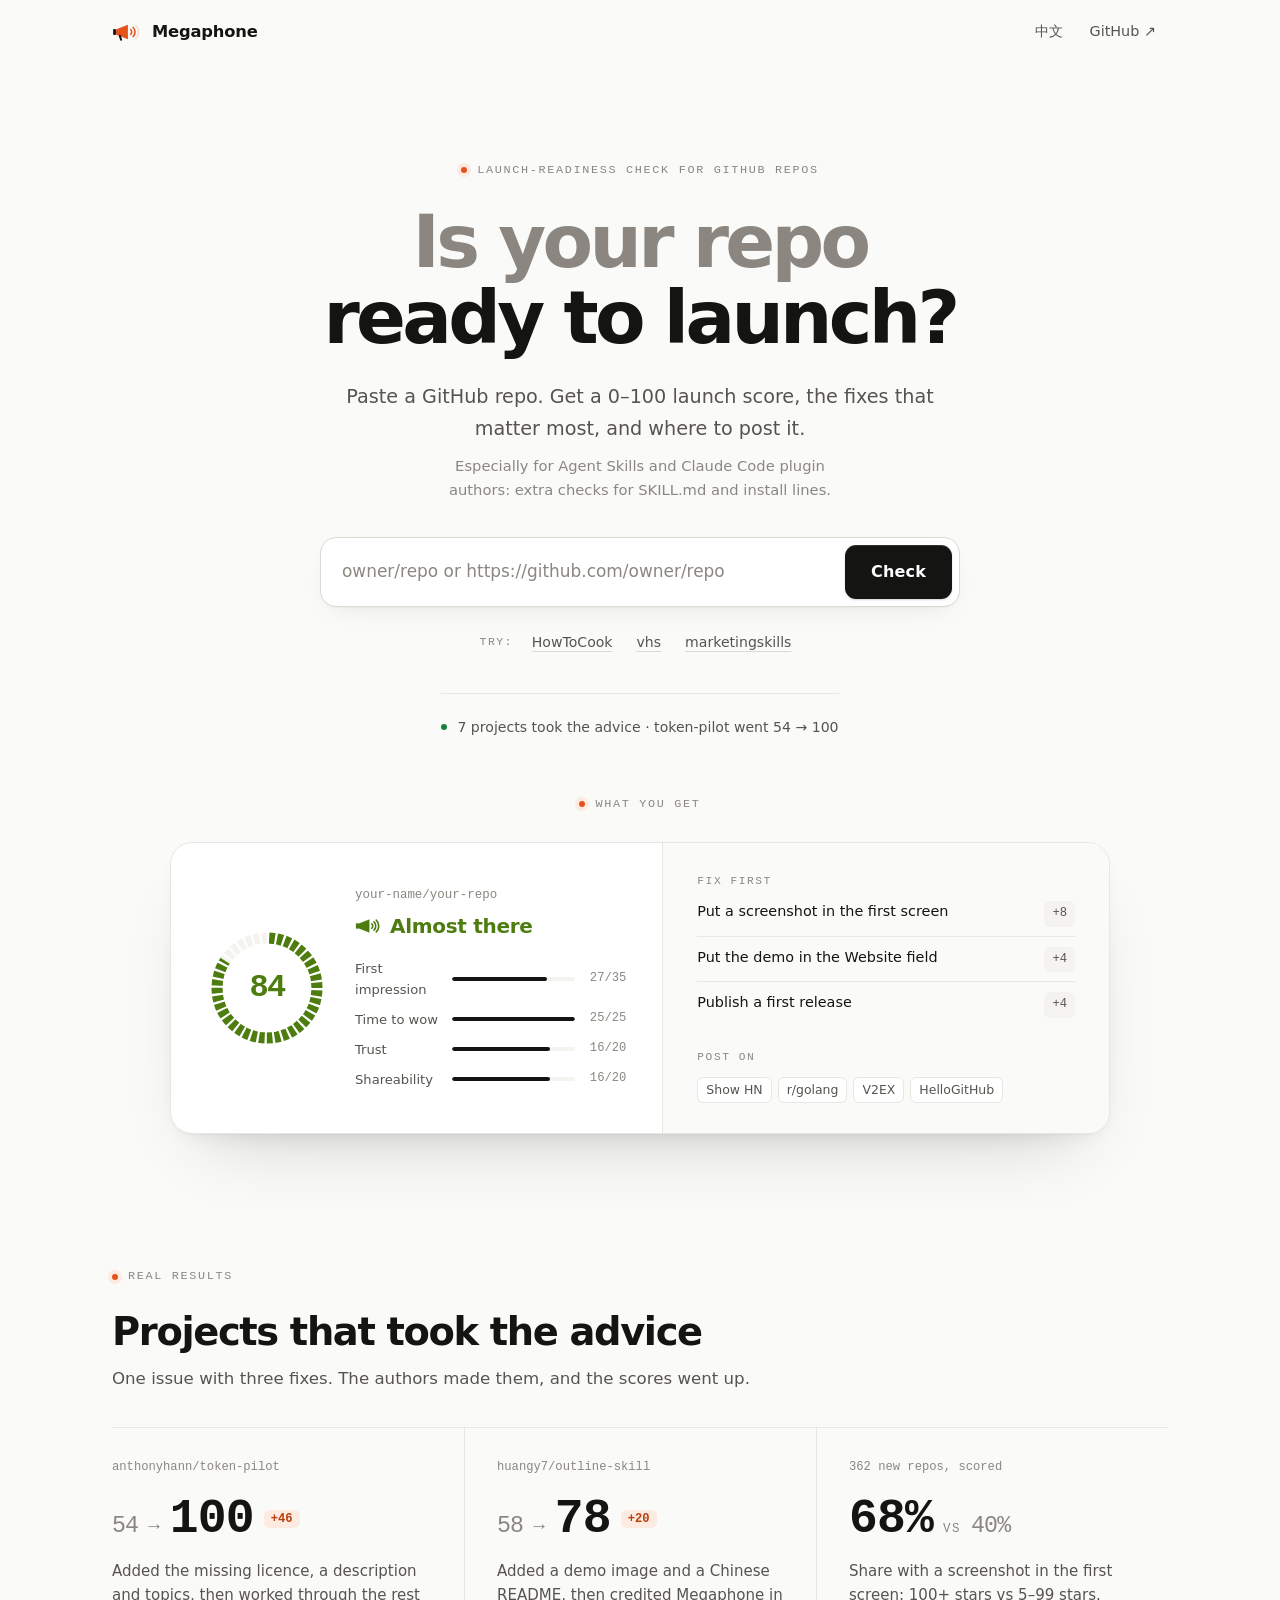
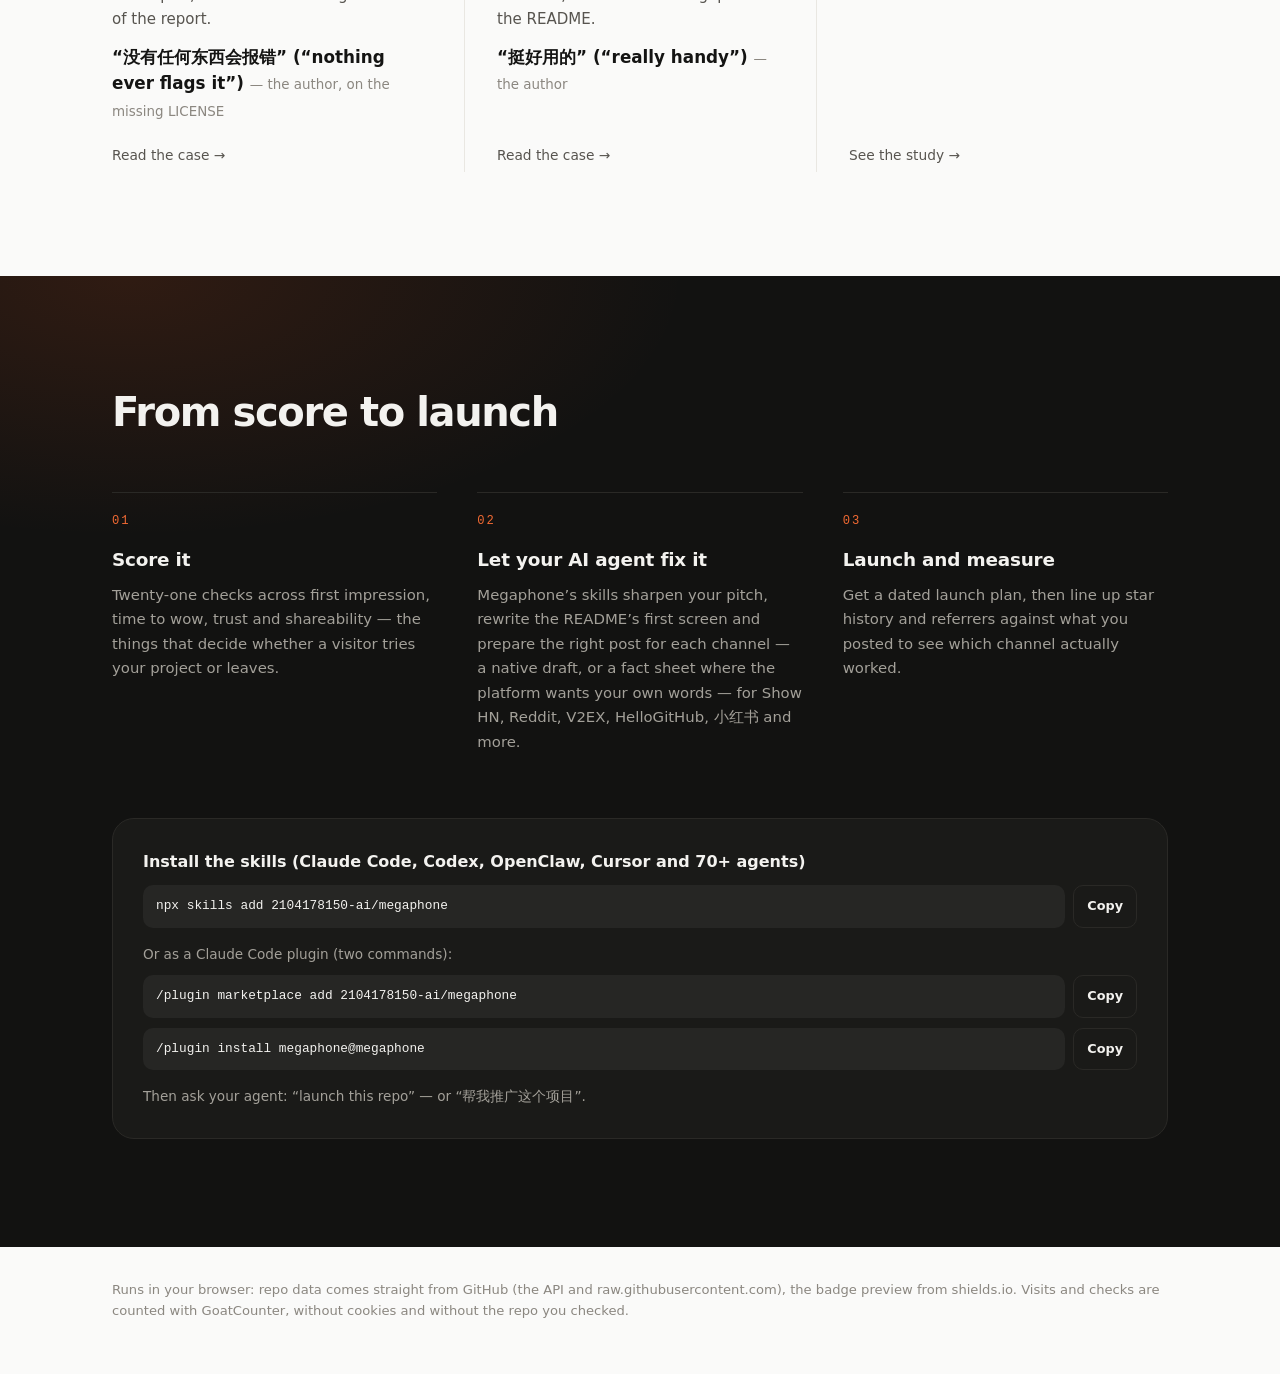
==== commit f985d72d: "README + home page: say it's especially for Agent Skills and Claude Code plugin authors Now that the" ====
--- a/docs/index.html
+++ b/docs/index.html
@@ -43,6 +43,7 @@
       <p class="eyebrow" data-i18n="eyebrow">Launch-readiness check for GitHub repos</p>
       <h1 data-i18n="heroTitle">Is your repo <em>ready to launch?</em></h1>
       <p class="sub" data-i18n="heroSub">Paste a GitHub repo. Get a 0–100 launch score, the fixes that matter most, and where to post it.</p>
+      <p class="sub-note" data-i18n="forSkills">Especially for Agent Skills and Claude Code plugin authors: extra checks for SKILL.md and install lines.</p>
       <form class="search" id="form" autocomplete="off">
         <label class="sr-only" for="repo" data-i18n="inputLabel">GitHub repository</label>
         <input id="repo" name="repo" spellcheck="false" data-i18n-ph="placeholder" placeholder="owner/repo or https://github.com/owner/repo">
--- a/docs/style.css
+++ b/docs/style.css
@@ -167,7 +167,8 @@
 :lang(zh-CN) .hero h1 { letter-spacing: -.025em; line-height: 1.16; }
 :lang(zh-CN) .hero h1 em { white-space: normal; }
 @media (min-width: 340px) { .hero h1 em { white-space: nowrap; } }
-.hero .sub { color: var(--ink-2); font-size: clamp(1.05rem, 1.6vw, 1.2rem); line-height: 1.65; max-width: 32em; margin: 0 0 40px; text-wrap: pretty; }
+.hero .sub { color: var(--ink-2); font-size: clamp(1.05rem, 1.6vw, 1.2rem); line-height: 1.65; max-width: 32em; margin: 0 0 10px; text-wrap: pretty; }
+.hero .sub-note { color: var(--ink-3); font-size: .92rem; line-height: 1.6; max-width: 40em; margin: 0 0 36px; text-wrap: balance; }
 
 .search {
   display: flex; gap: 6px; width: 100%; max-width: 640px; padding: 7px;
@@ -349,6 +350,7 @@
 .checks .pass .ico { color: var(--pass); }
 .checks .fail .ico { color: var(--fail); }
 .checks .partial .ico { color: var(--partial); }
+.checks .na .ico { color: var(--ink-3); }
 .checks .ev { display: block; color: var(--ink-3); font-size: .84rem; word-break: break-word; }
 .checks .pts { color: var(--ink-3); font-family: var(--mono); font-size: .8rem; }
 
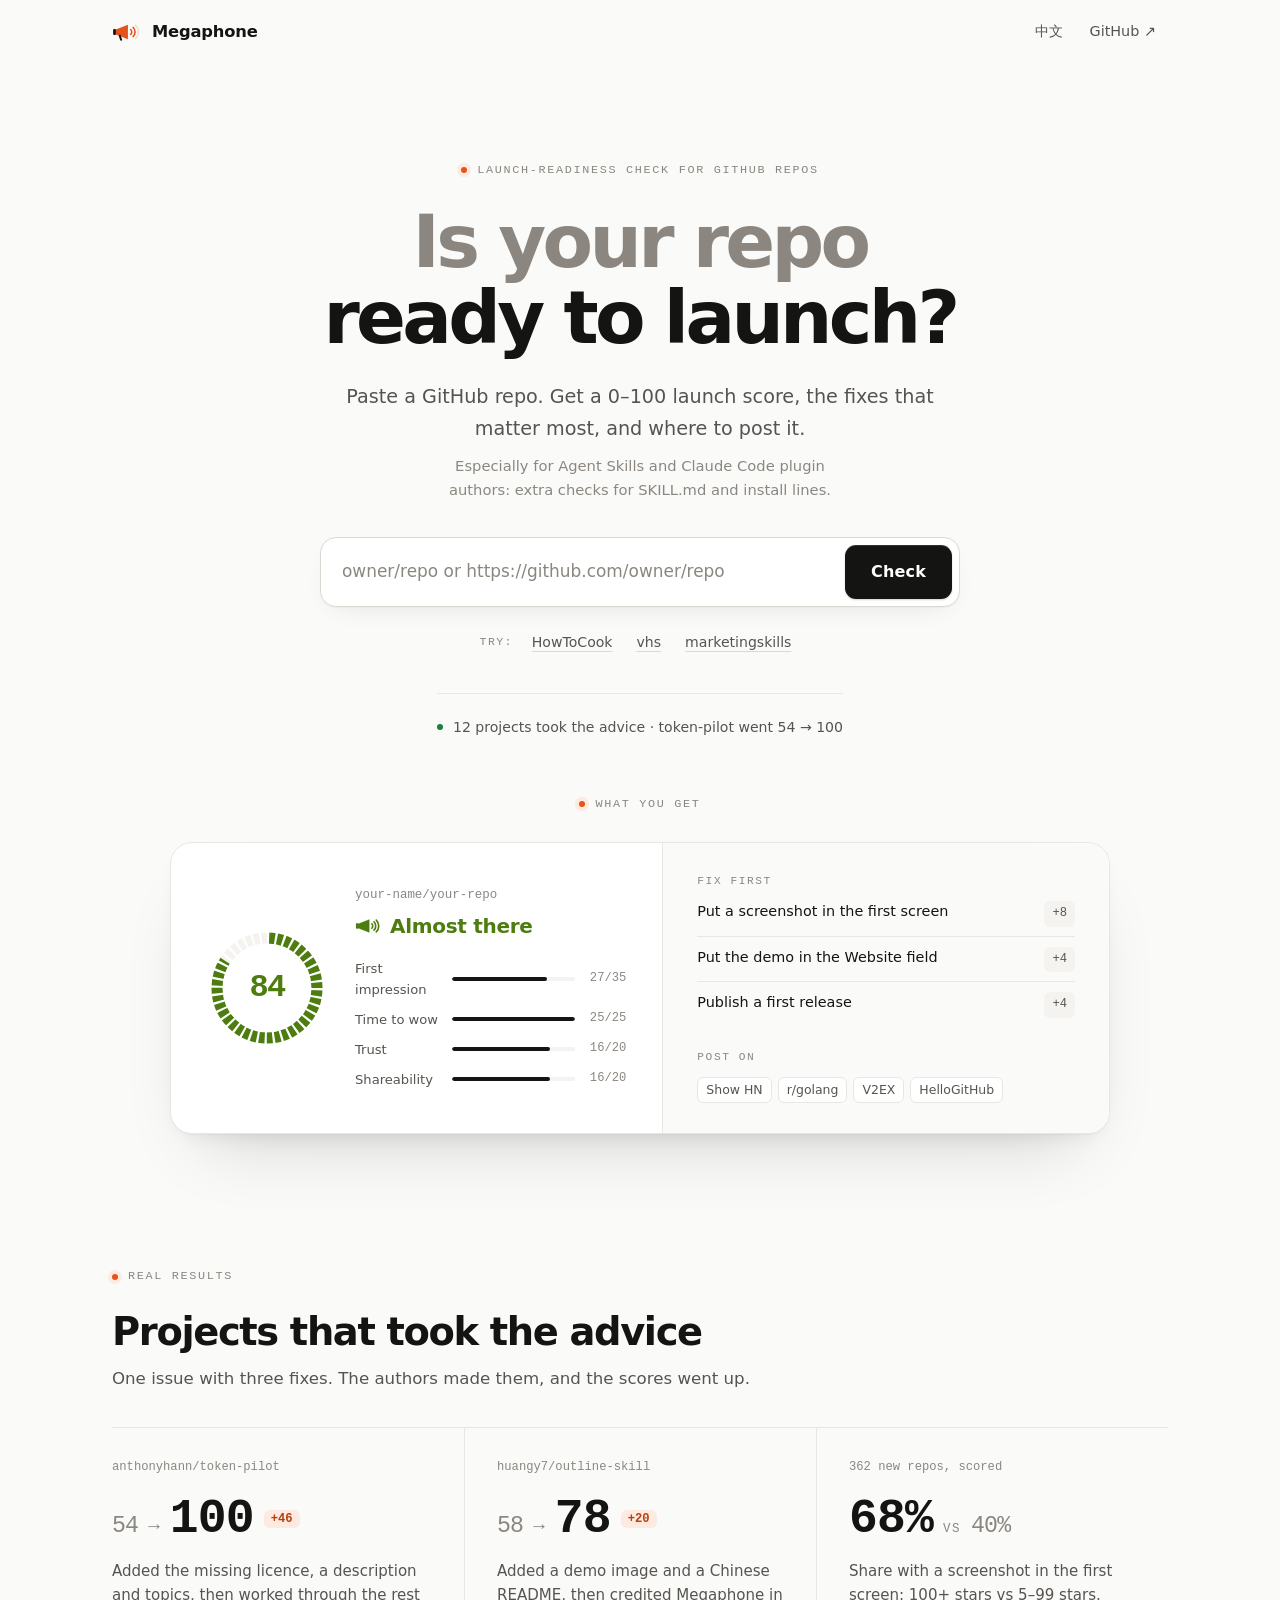
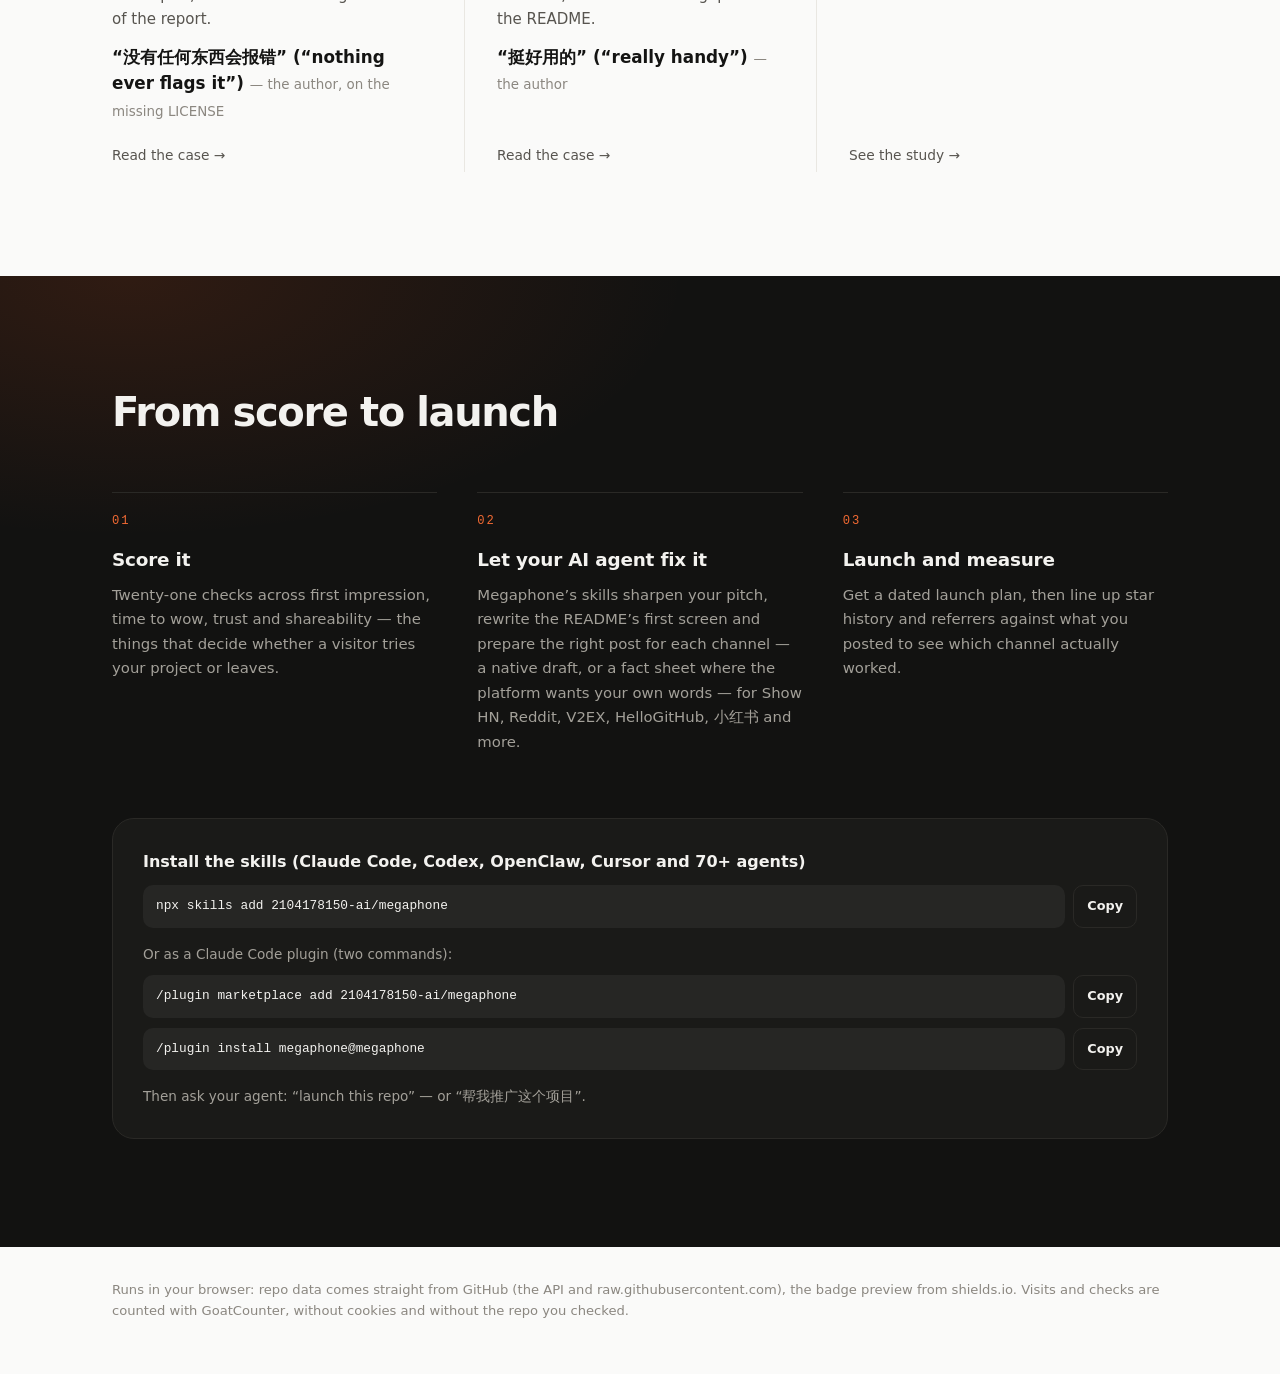
==== commit 78e5ebe4: "Home page: 12 projects took the advice (was 7) The trust line under the checker box still showed the" ====
--- a/docs/index.html
+++ b/docs/index.html
@@ -54,7 +54,7 @@
         <button class="chip" type="button" data-repo="charmbracelet/vhs" title="charmbracelet/vhs">vhs</button>
         <button class="chip" type="button" data-repo="coreyhaines31/marketingskills" title="coreyhaines31/marketingskills">marketingskills</button>
       </div>
-      <a class="trust" href="#proof-title" data-i18n="trust">7 projects took the advice · token-pilot went 54 → 100</a>
+      <a class="trust" href="#proof-title" data-i18n="trust">12 projects took the advice · token-pilot went 54 → 100</a>
     </div>
   </section>
 
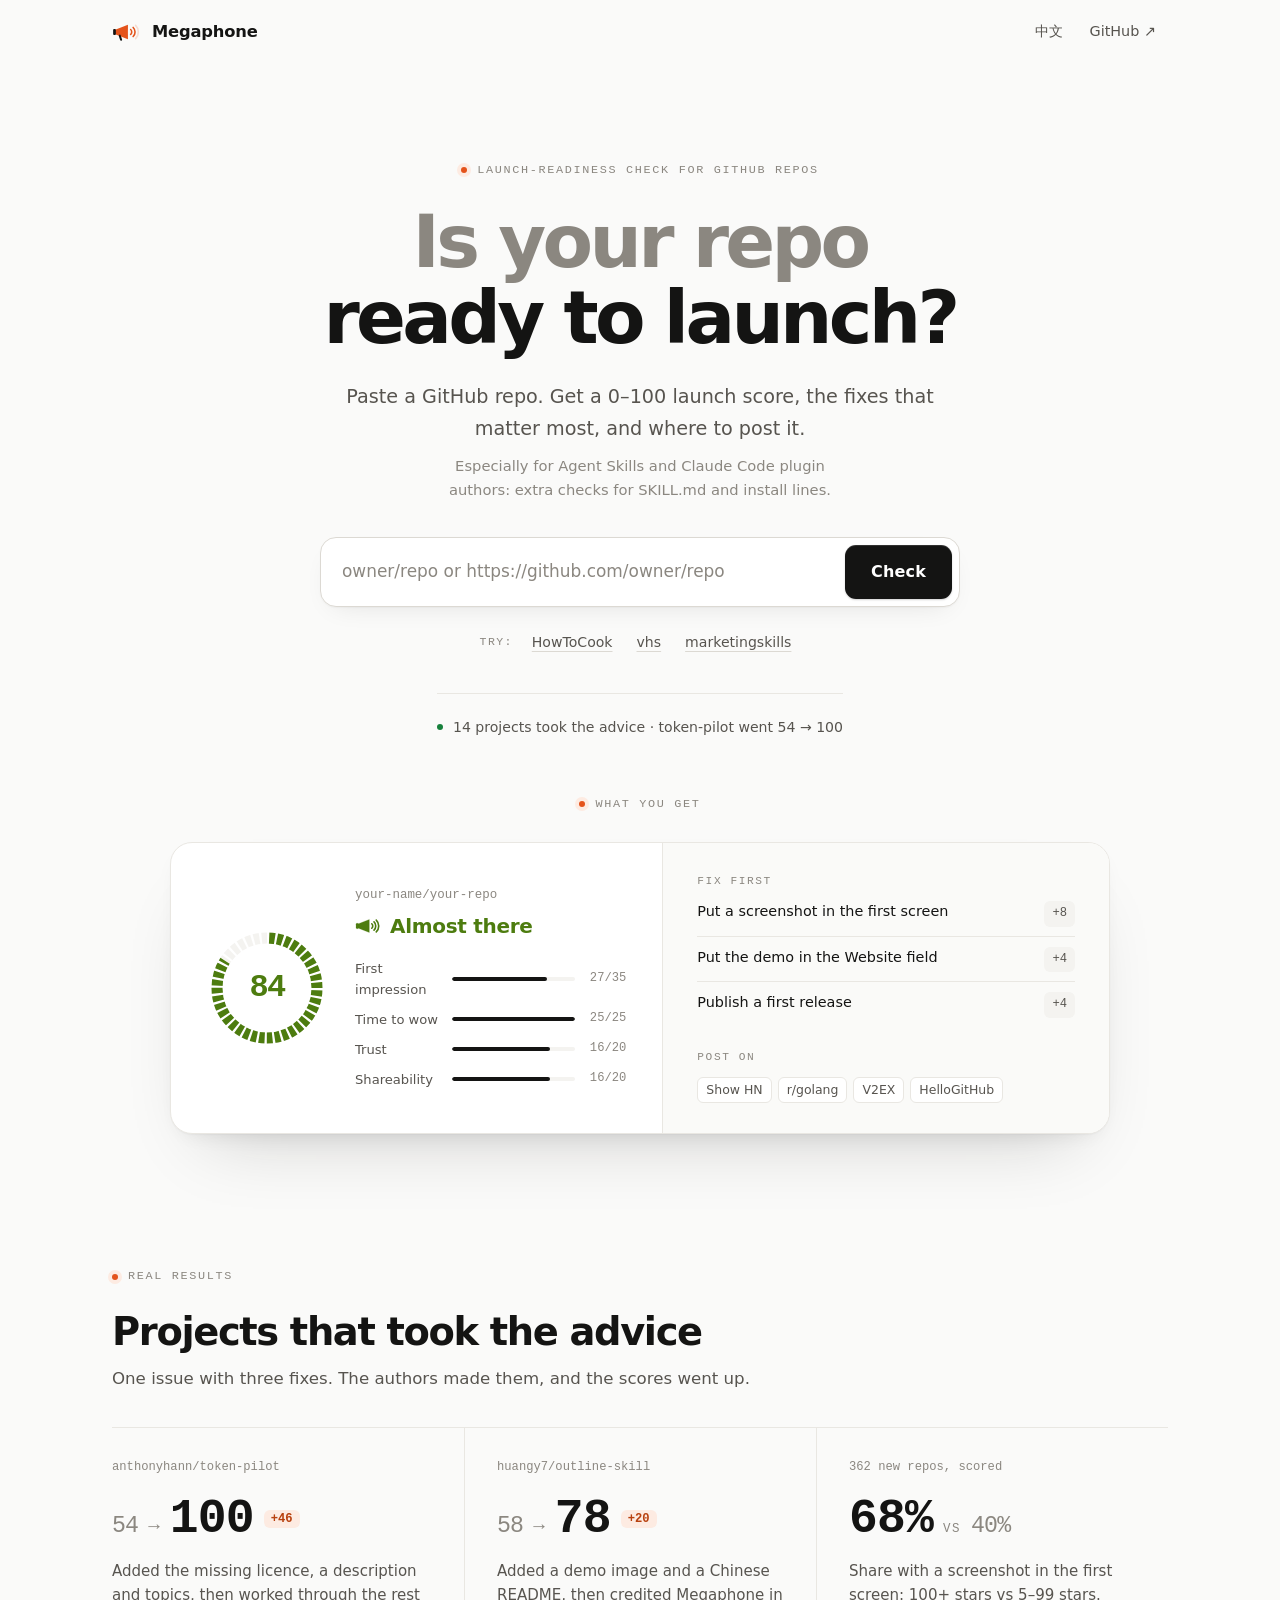
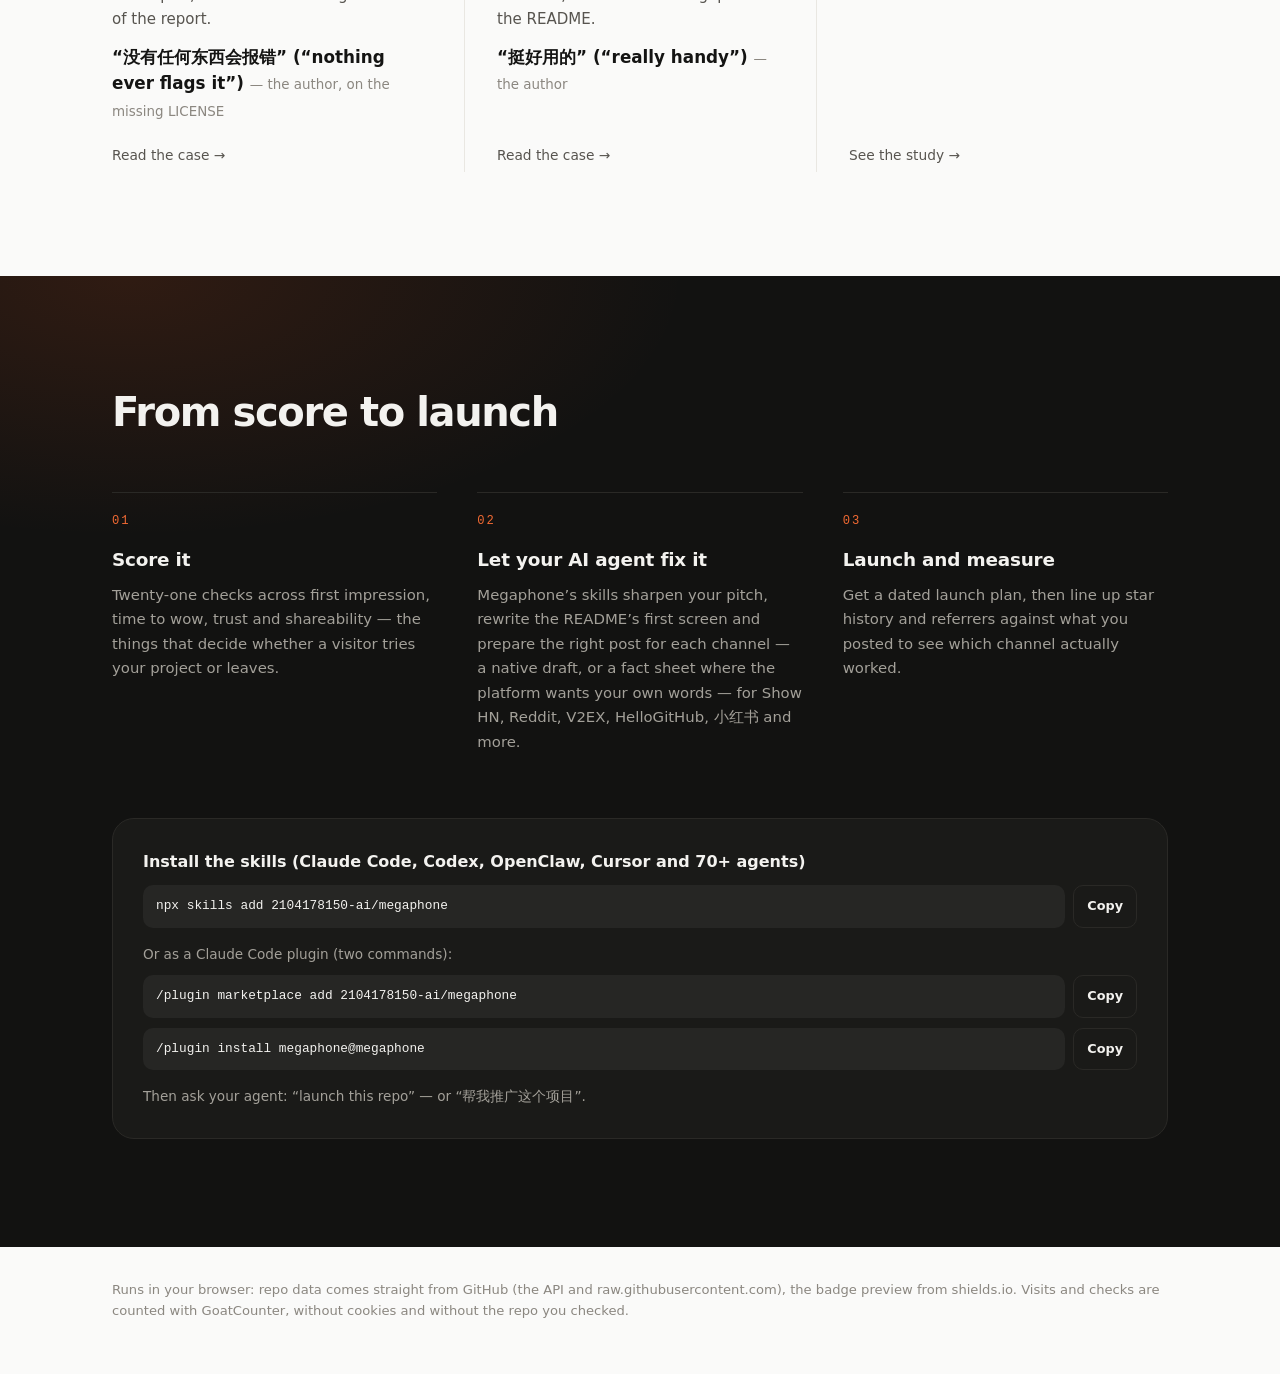
==== commit 96a1425e: "Proof numbers as of 16 November: 52 issues, 15 replies, 14 repos changed READMEs and the home page t" ====
--- a/docs/index.html
+++ b/docs/index.html
@@ -54,7 +54,7 @@
         <button class="chip" type="button" data-repo="charmbracelet/vhs" title="charmbracelet/vhs">vhs</button>
         <button class="chip" type="button" data-repo="coreyhaines31/marketingskills" title="coreyhaines31/marketingskills">marketingskills</button>
       </div>
-      <a class="trust" href="#proof-title" data-i18n="trust">12 projects took the advice · token-pilot went 54 → 100</a>
+      <a class="trust" href="#proof-title" data-i18n="trust">14 projects took the advice · token-pilot went 54 → 100</a>
     </div>
   </section>
 
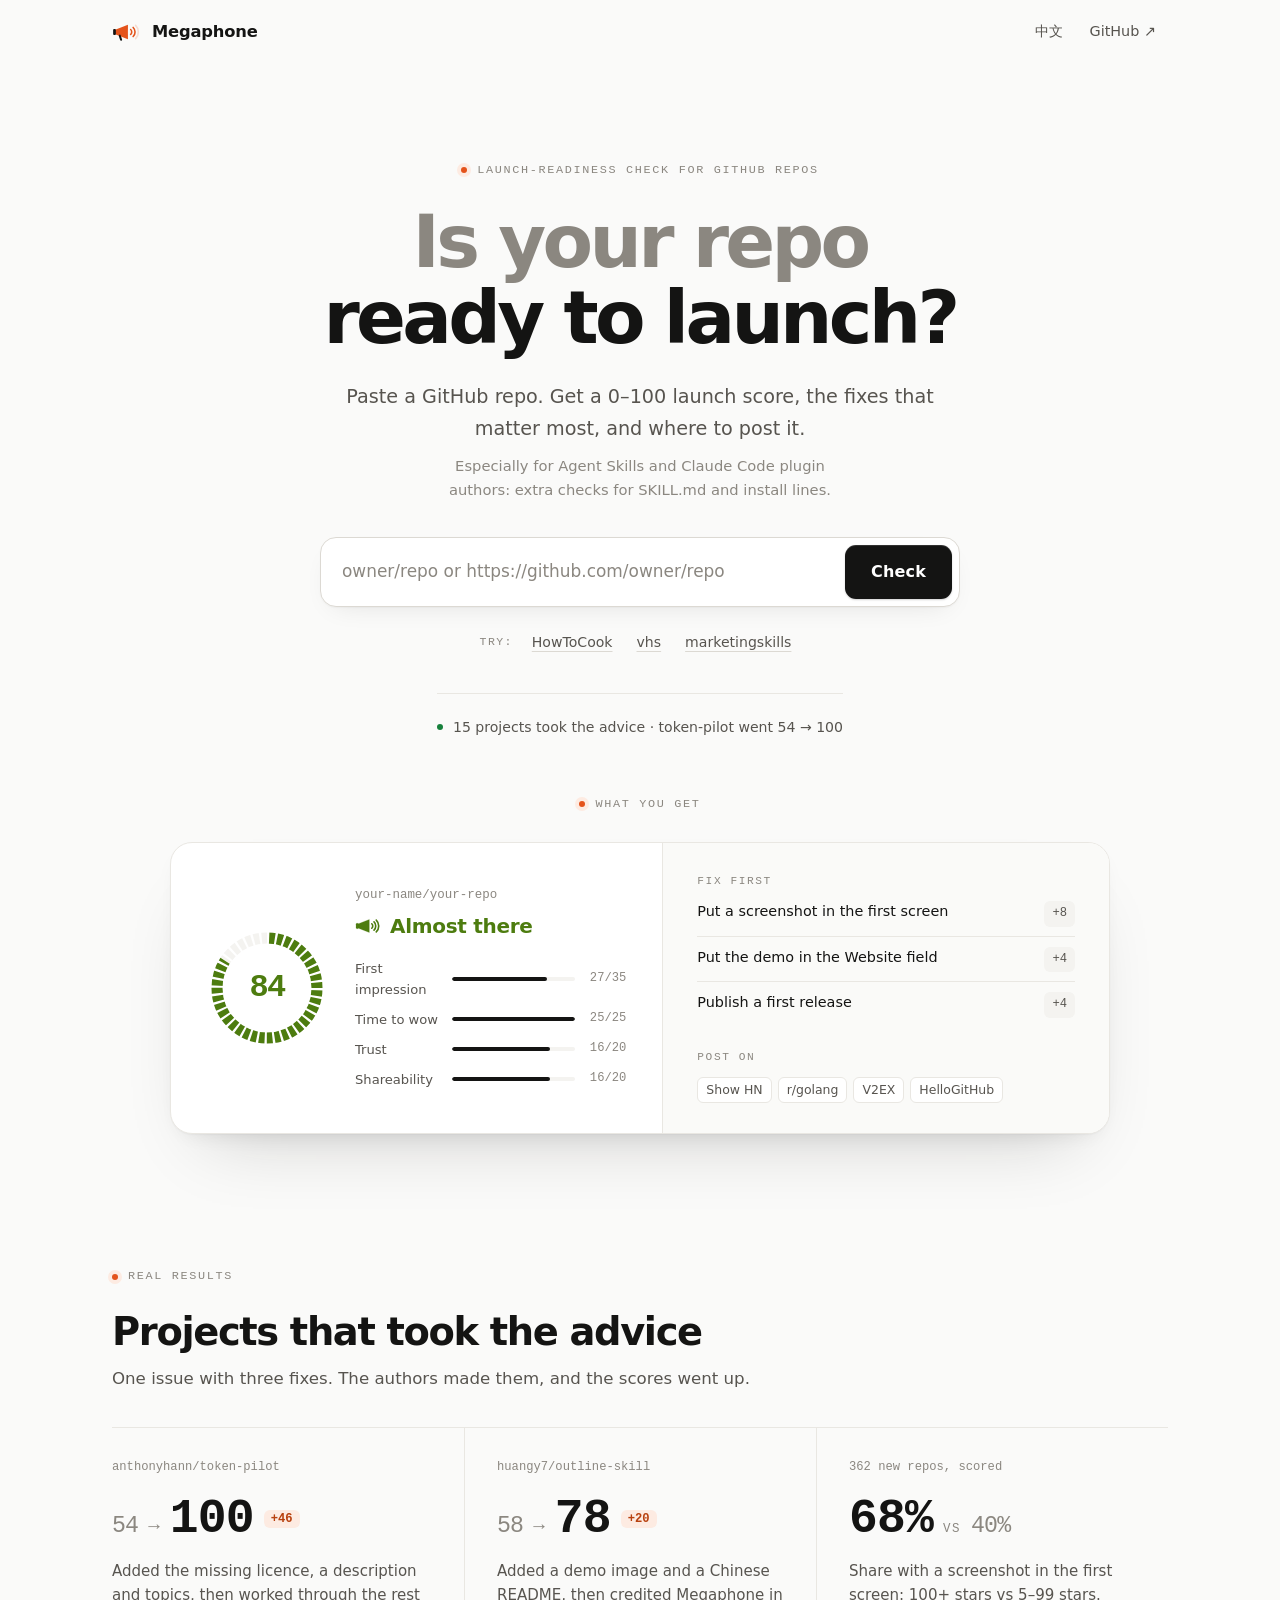
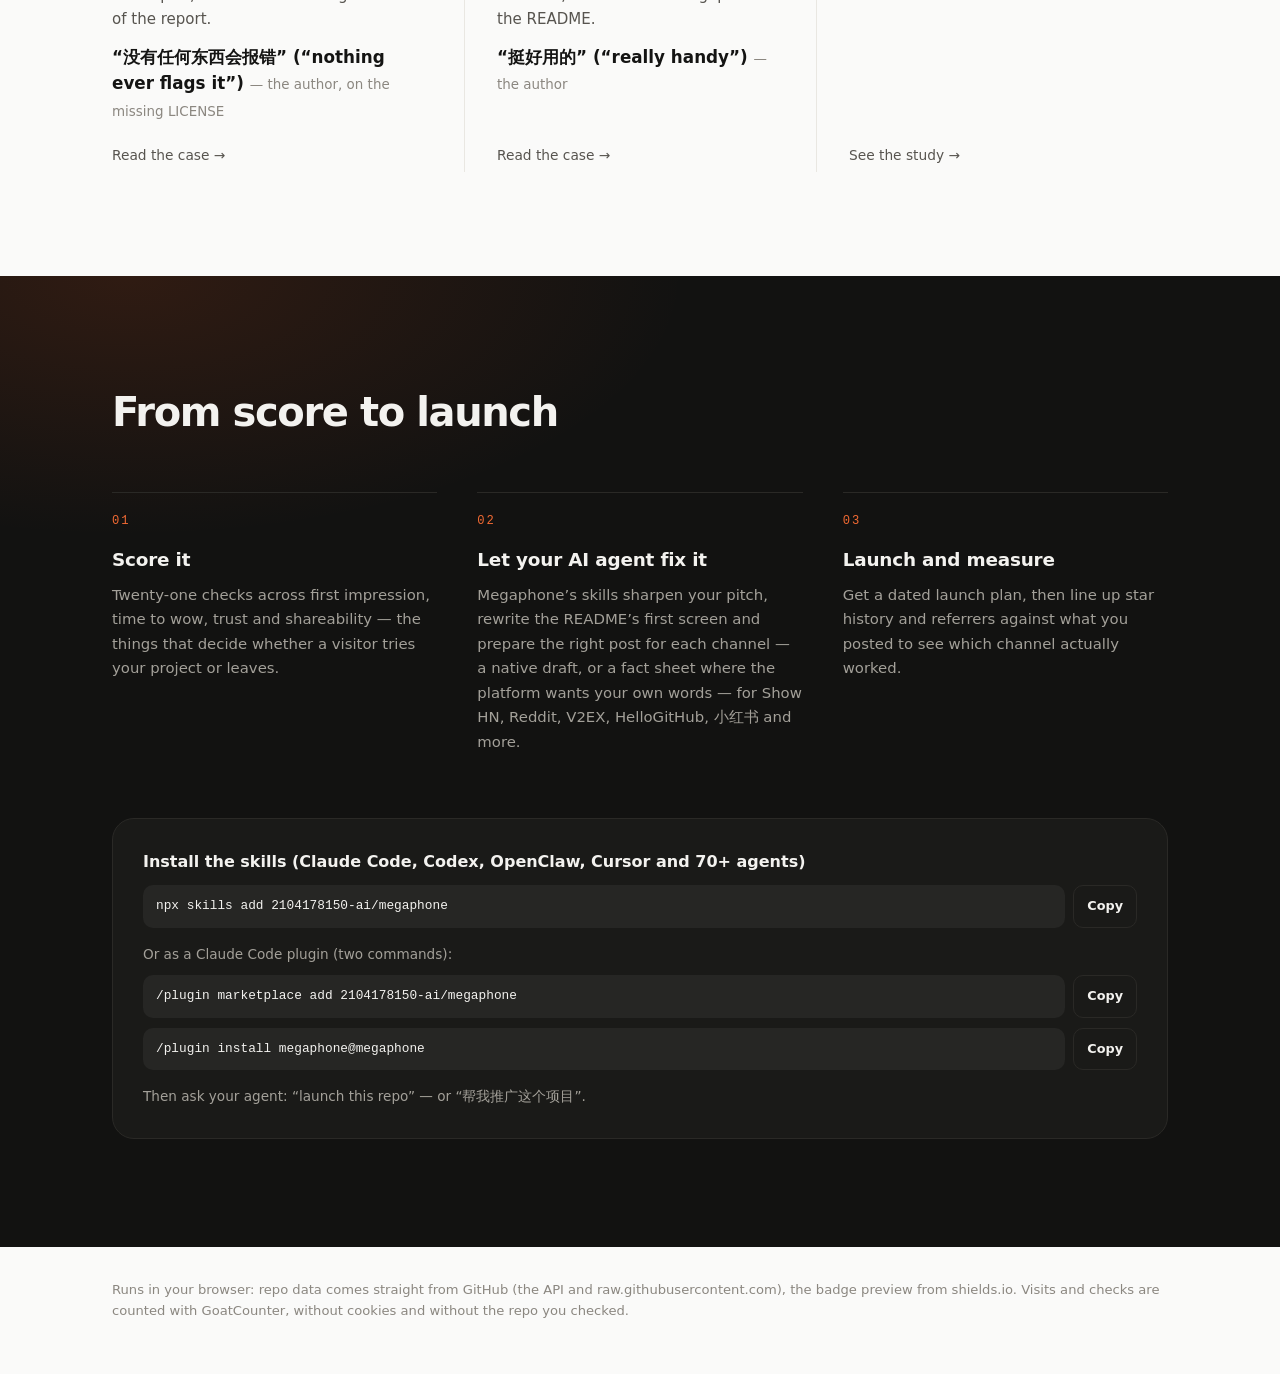
==== commit 930d78ec: "READMEs and home page: 65 suggestion issues, 17 replies, 15 repos changed (as of 23 November) Co-Aut" ====
--- a/docs/index.html
+++ b/docs/index.html
@@ -54,7 +54,7 @@
         <button class="chip" type="button" data-repo="charmbracelet/vhs" title="charmbracelet/vhs">vhs</button>
         <button class="chip" type="button" data-repo="coreyhaines31/marketingskills" title="coreyhaines31/marketingskills">marketingskills</button>
       </div>
-      <a class="trust" href="#proof-title" data-i18n="trust">14 projects took the advice · token-pilot went 54 → 100</a>
+      <a class="trust" href="#proof-title" data-i18n="trust">15 projects took the advice · token-pilot went 54 → 100</a>
     </div>
   </section>
 
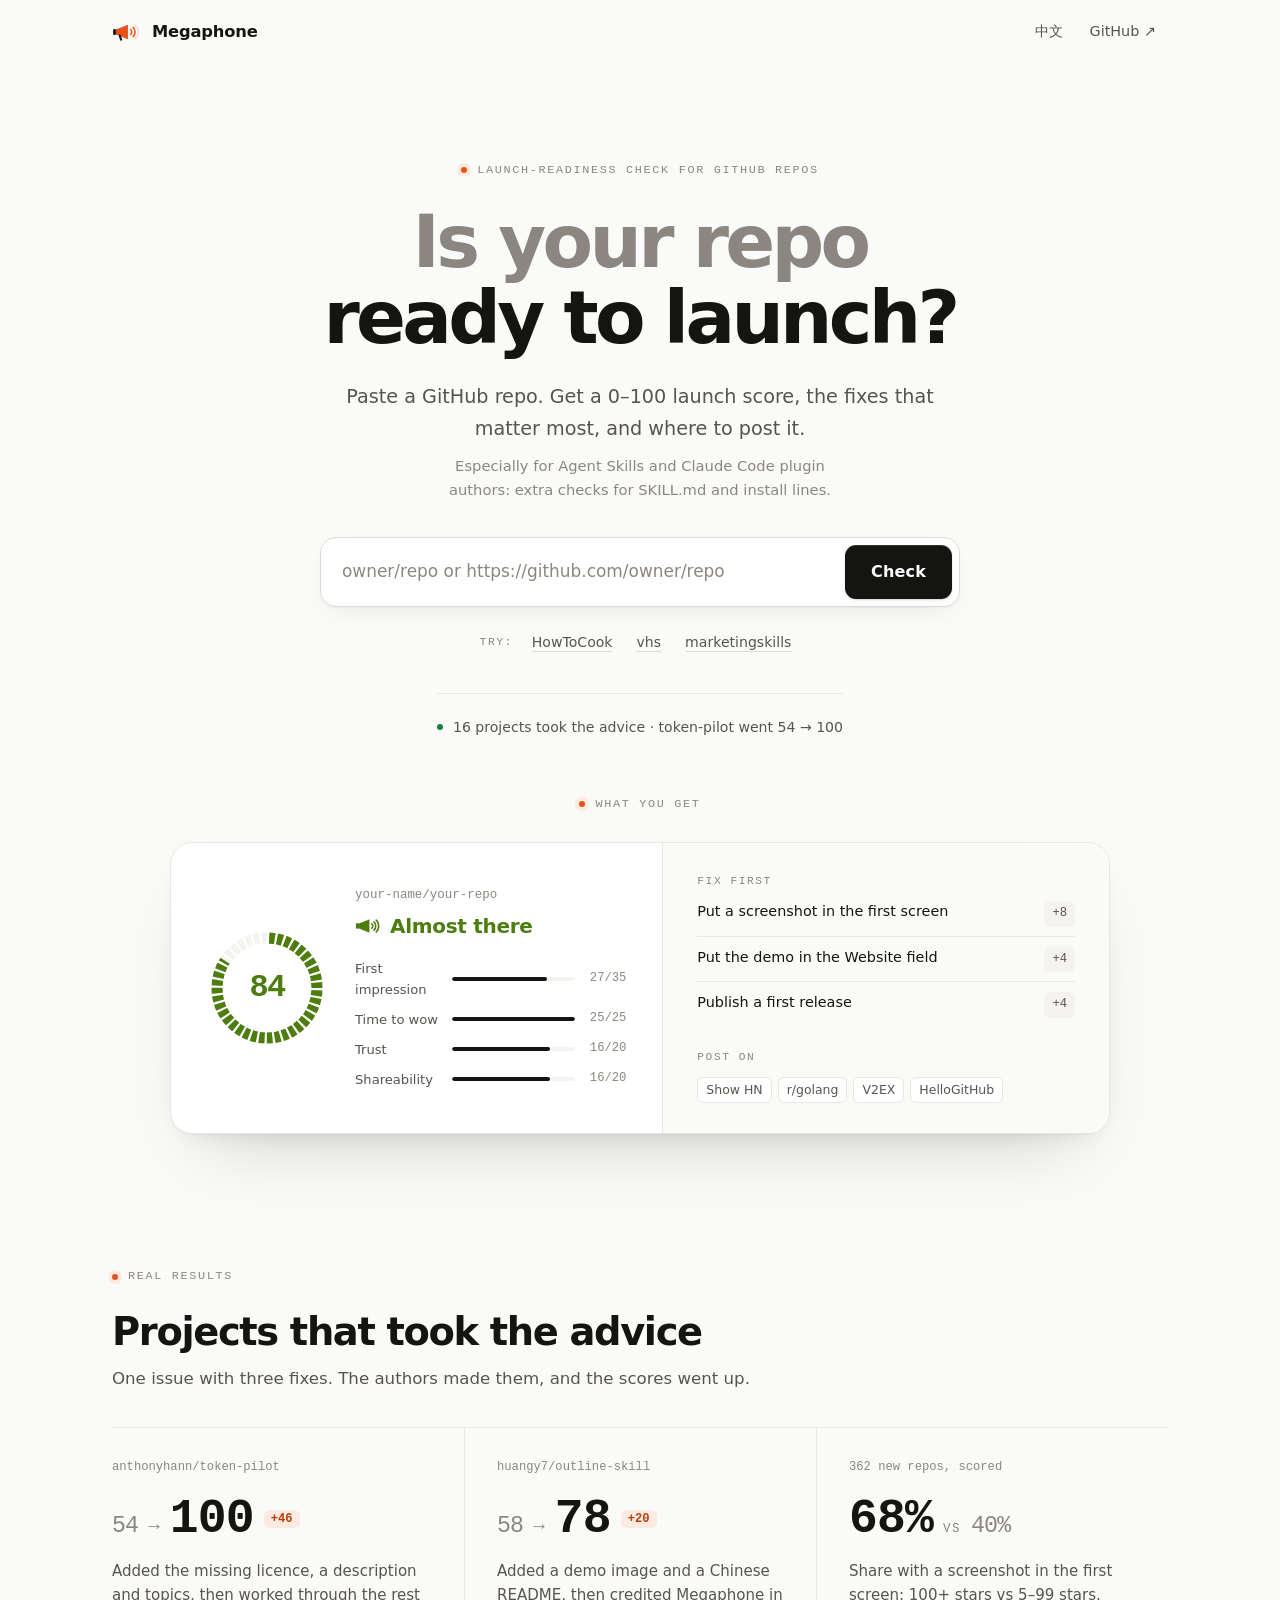
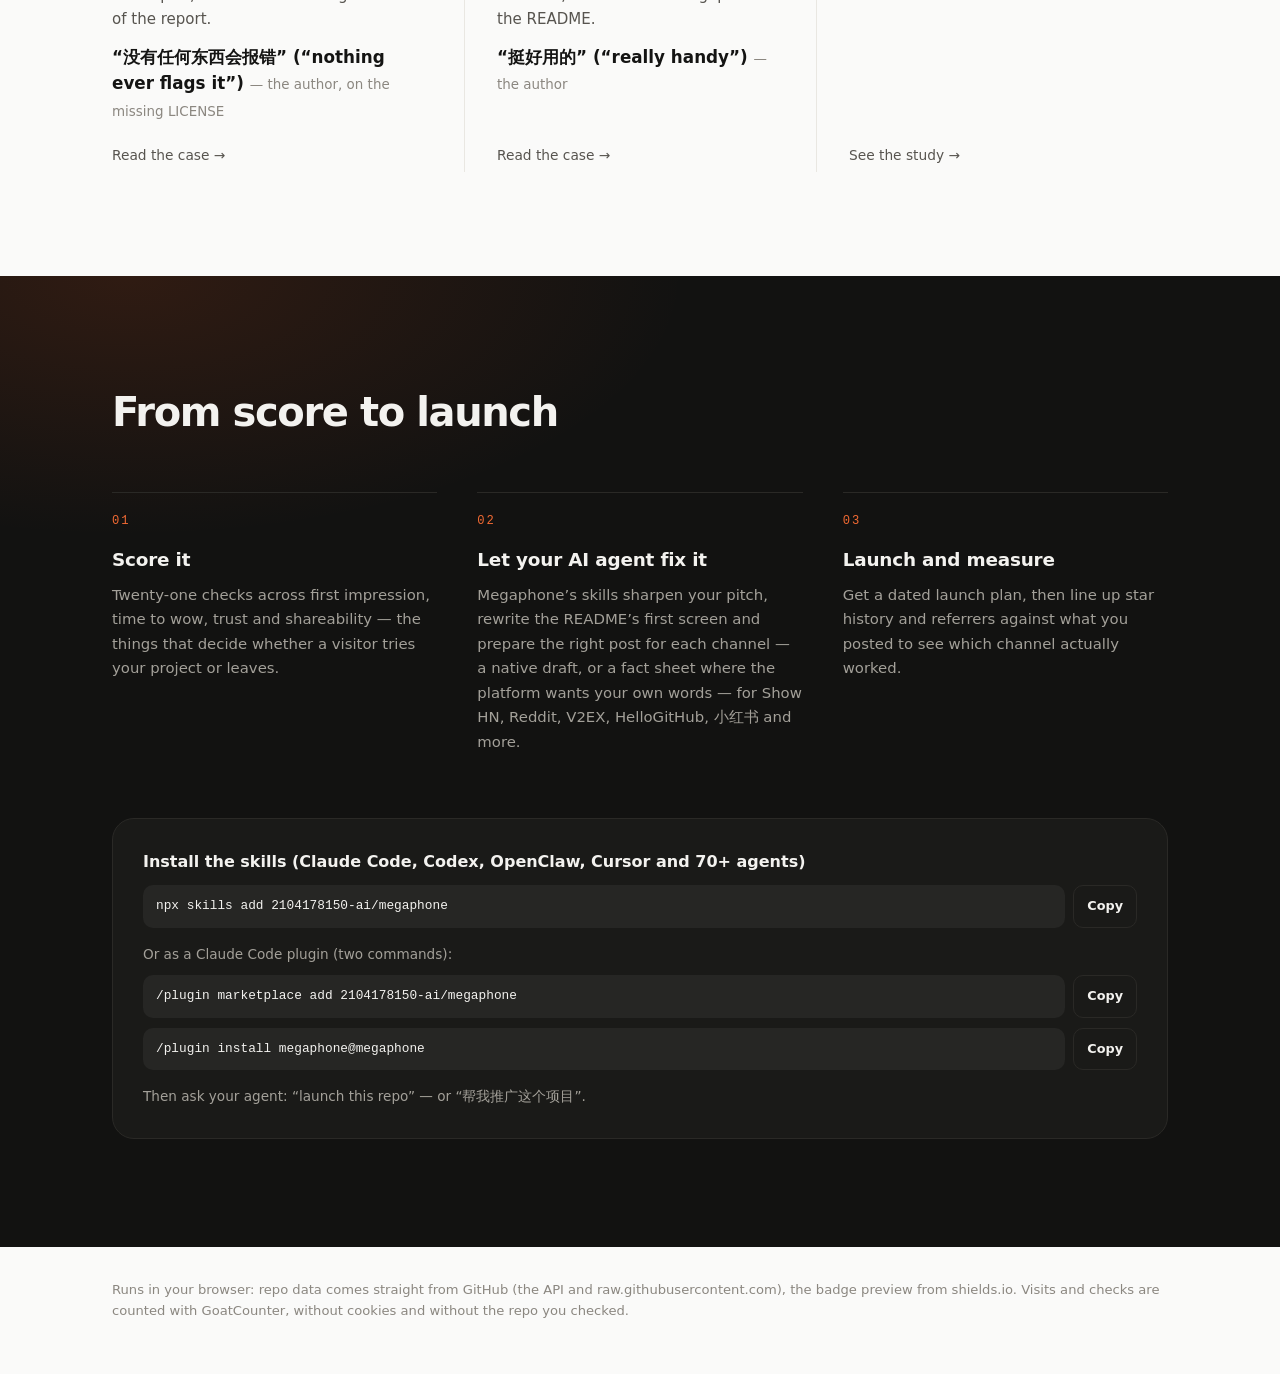
==== commit bd1400d9: "READMEs and home page: 18 replies, 16 repos changed (as of 24 November) Co-Authored-By: Claude Opus " ====
--- a/docs/index.html
+++ b/docs/index.html
@@ -54,7 +54,7 @@
         <button class="chip" type="button" data-repo="charmbracelet/vhs" title="charmbracelet/vhs">vhs</button>
         <button class="chip" type="button" data-repo="coreyhaines31/marketingskills" title="coreyhaines31/marketingskills">marketingskills</button>
       </div>
-      <a class="trust" href="#proof-title" data-i18n="trust">15 projects took the advice · token-pilot went 54 → 100</a>
+      <a class="trust" href="#proof-title" data-i18n="trust">16 projects took the advice · token-pilot went 54 → 100</a>
     </div>
   </section>
 
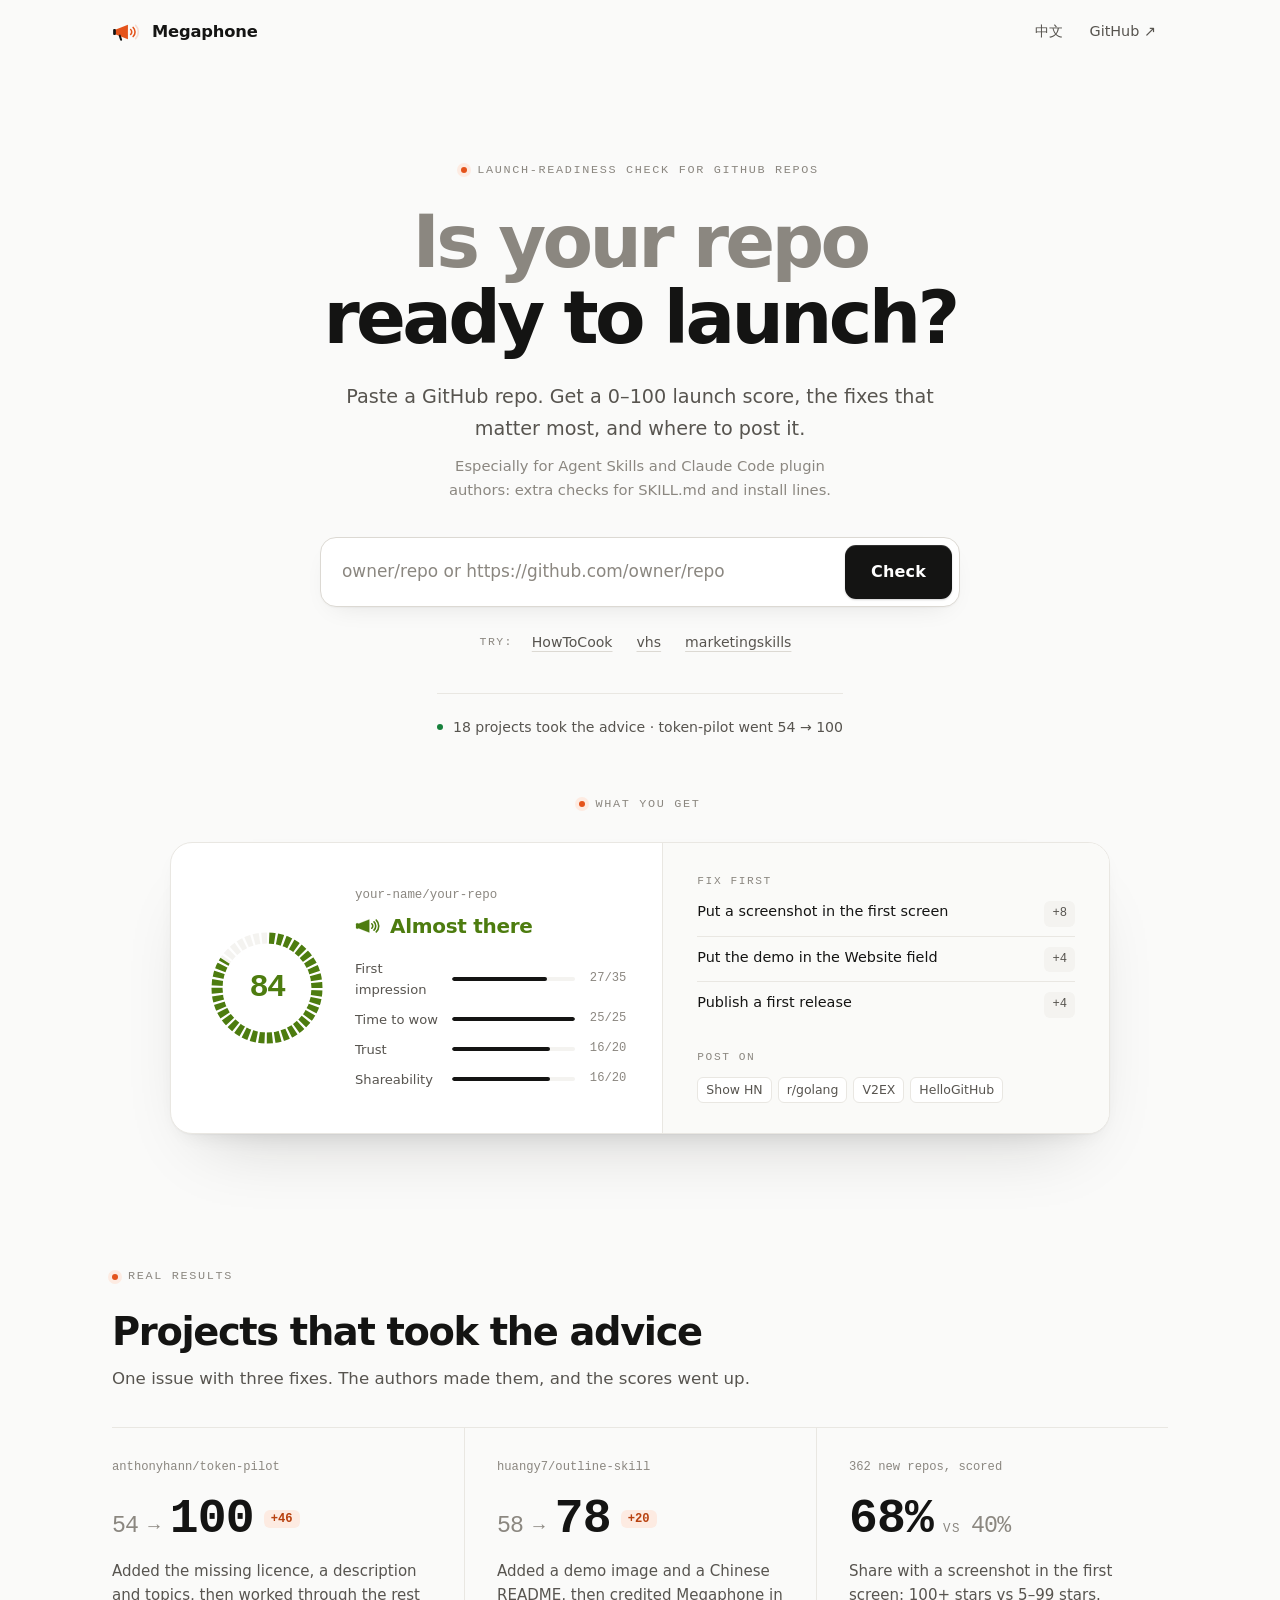
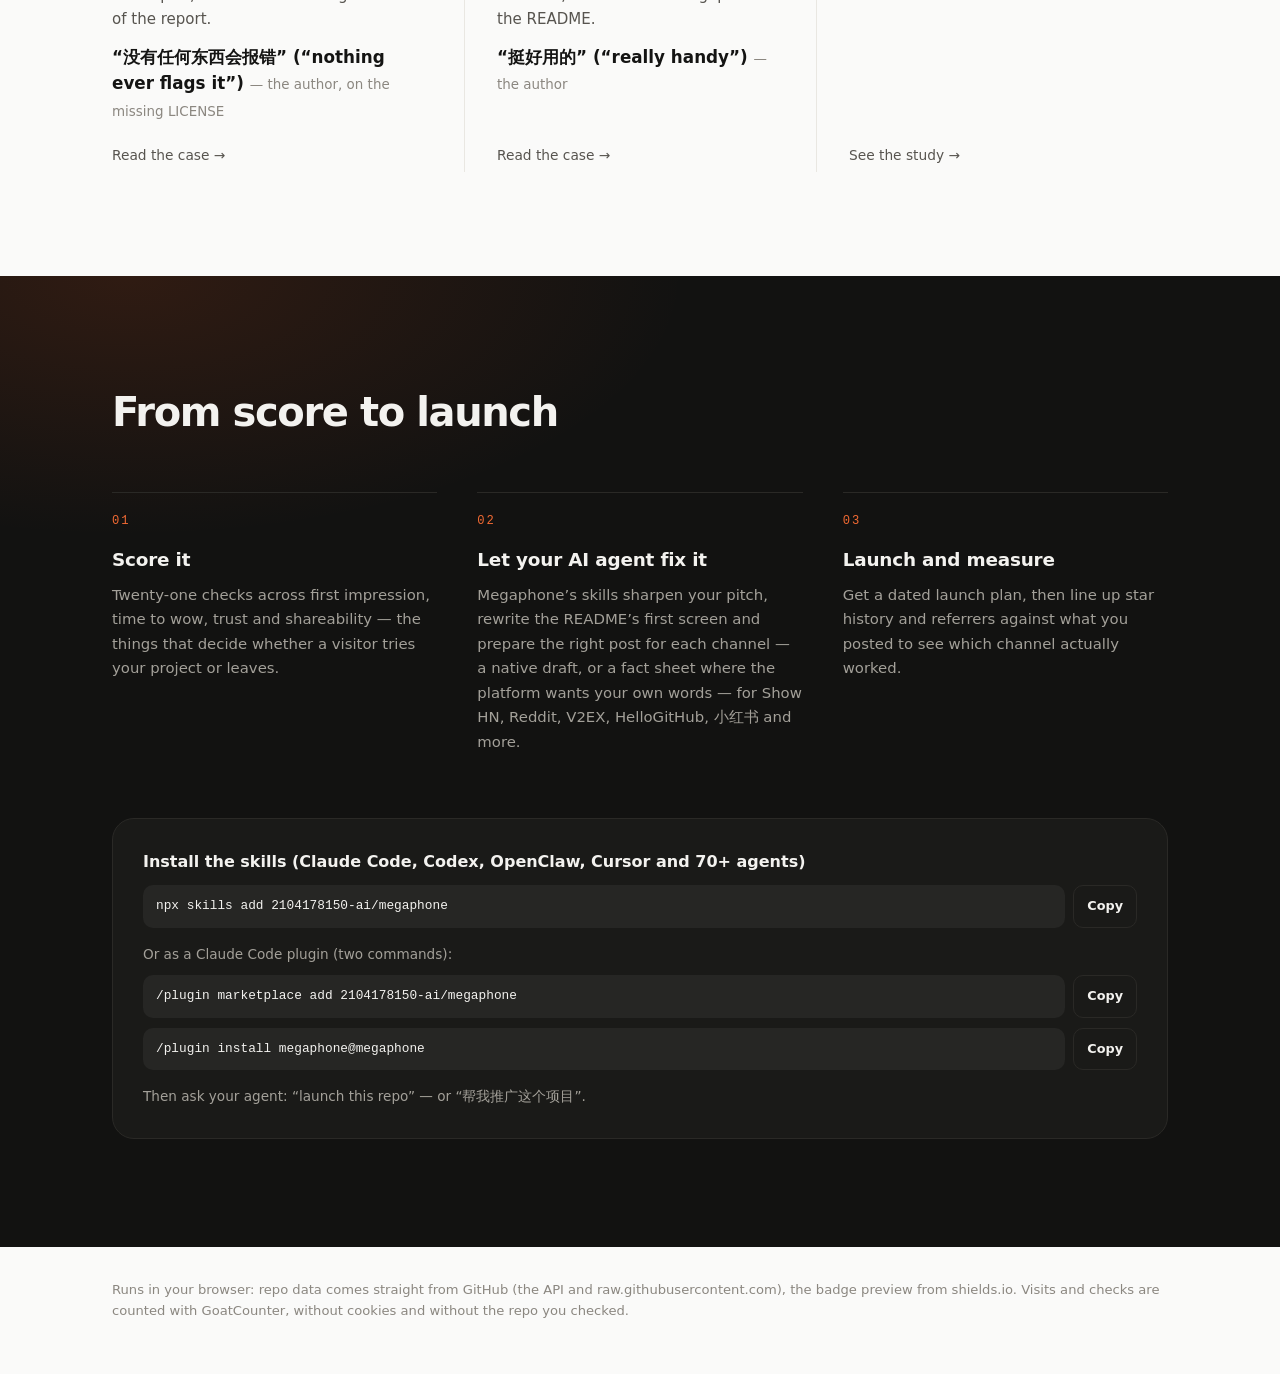
==== commit 7b7103c5: "READMEs and home page: 18 repos changed the way we suggested (as of 27 November) Co-Authored-By: Cla" ====
--- a/docs/index.html
+++ b/docs/index.html
@@ -54,7 +54,7 @@
         <button class="chip" type="button" data-repo="charmbracelet/vhs" title="charmbracelet/vhs">vhs</button>
         <button class="chip" type="button" data-repo="coreyhaines31/marketingskills" title="coreyhaines31/marketingskills">marketingskills</button>
       </div>
-      <a class="trust" href="#proof-title" data-i18n="trust">16 projects took the advice · token-pilot went 54 → 100</a>
+      <a class="trust" href="#proof-title" data-i18n="trust">18 projects took the advice · token-pilot went 54 → 100</a>
     </div>
   </section>
 
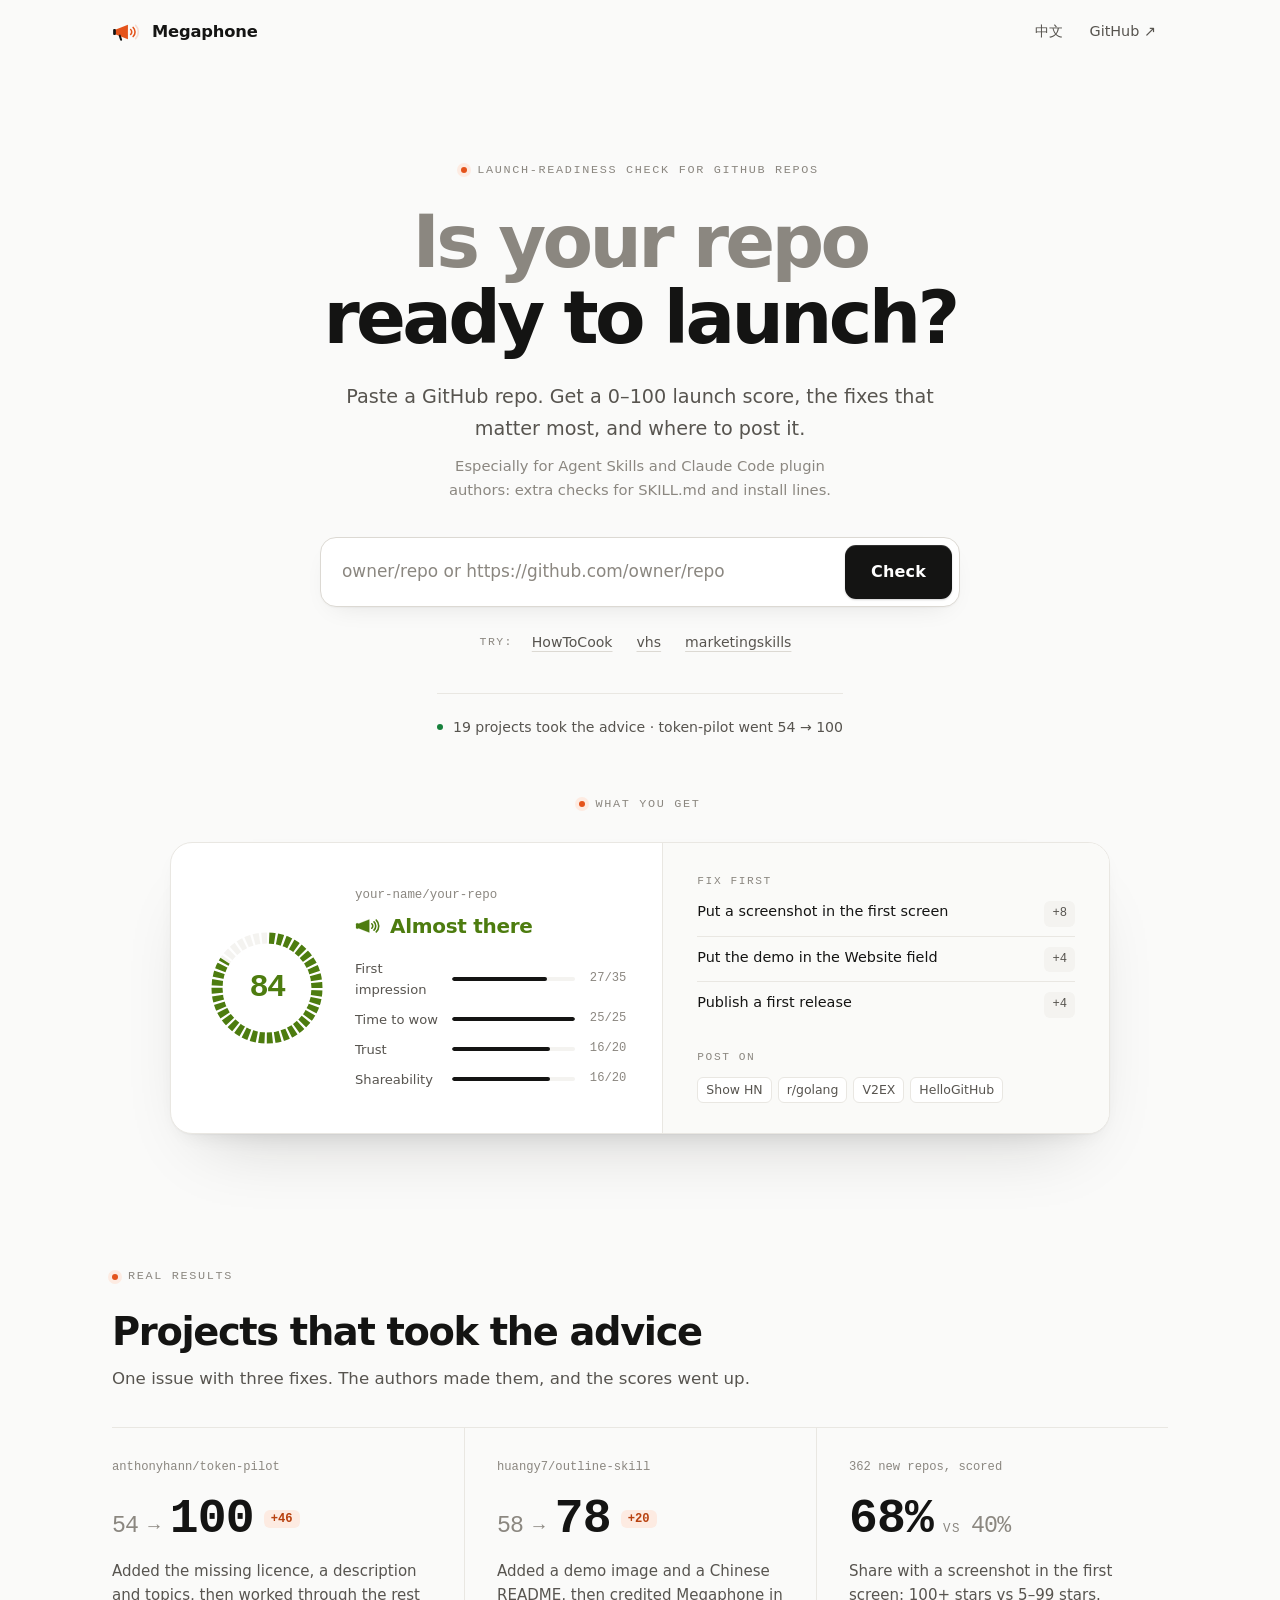
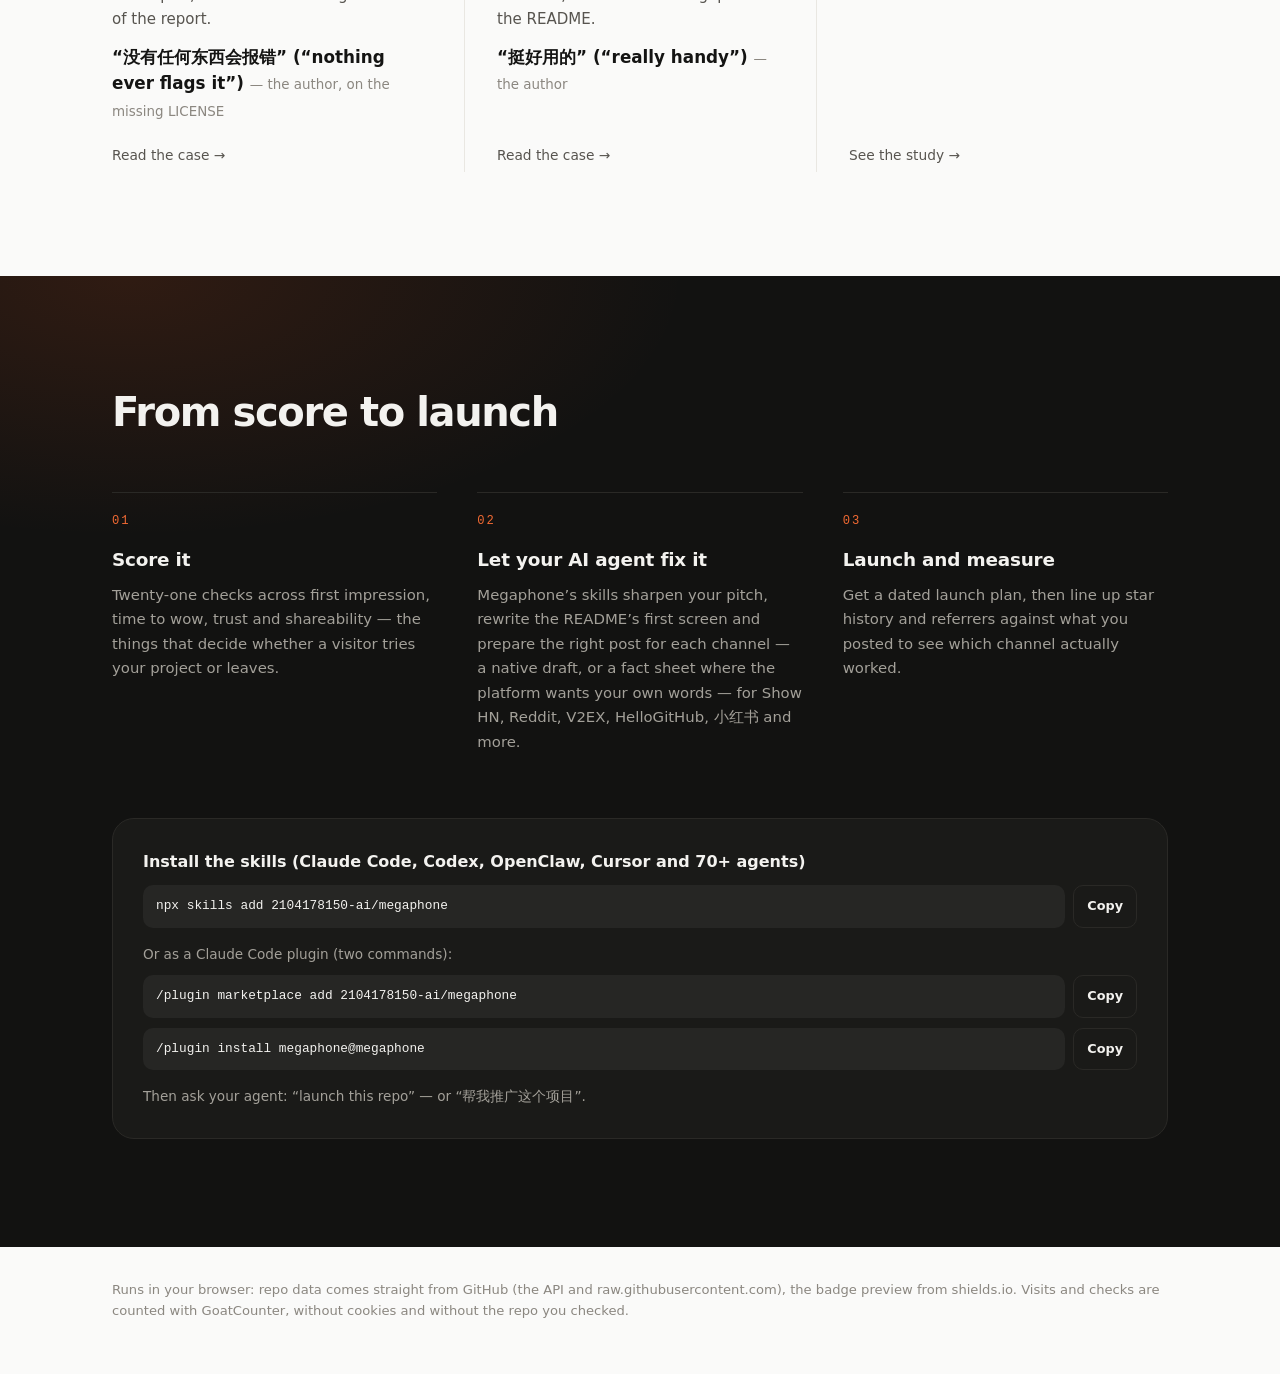
==== commit 13c8b5c2: "Checker page title and description say "README checker"; 19 repos changed V7-web: <title>, meta desc" ====
--- a/docs/index.html
+++ b/docs/index.html
@@ -3,9 +3,9 @@
 <head>
 <meta charset="utf-8">
 <meta name="viewport" content="width=device-width, initial-scale=1">
-<title>Megaphone — launch readiness checker</title>
-<meta name="description" content="Paste a GitHub repo and get a 0–100 launch-readiness score, the fixes that matter most, and the channels to launch on.">
-<meta property="og:title" content="Megaphone — is your repo ready to launch?">
+<title>Megaphone — README checker & launch readiness score for GitHub repos</title>
+<meta name="description" content="Free README checker for open-source projects: paste a GitHub repo, get a 0–100 launch-readiness score, the fixes that matter most and where to launch it. Runs in your browser. 开源项目 README 体检，在线打分。">
+<meta property="og:title" content="Megaphone — README checker: is your repo ready to launch?">
 <meta property="og:description" content="A 0–100 launch score for any GitHub repo, the top fixes, and where to post it.">
 <meta name="theme-color" content="#fafaf9" media="(prefers-color-scheme: light)">
 <meta name="theme-color" content="#0e0e0d" media="(prefers-color-scheme: dark)">
@@ -54,7 +54,7 @@
         <button class="chip" type="button" data-repo="charmbracelet/vhs" title="charmbracelet/vhs">vhs</button>
         <button class="chip" type="button" data-repo="coreyhaines31/marketingskills" title="coreyhaines31/marketingskills">marketingskills</button>
       </div>
-      <a class="trust" href="#proof-title" data-i18n="trust">18 projects took the advice · token-pilot went 54 → 100</a>
+      <a class="trust" href="#proof-title" data-i18n="trust">19 projects took the advice · token-pilot went 54 → 100</a>
     </div>
   </section>
 
